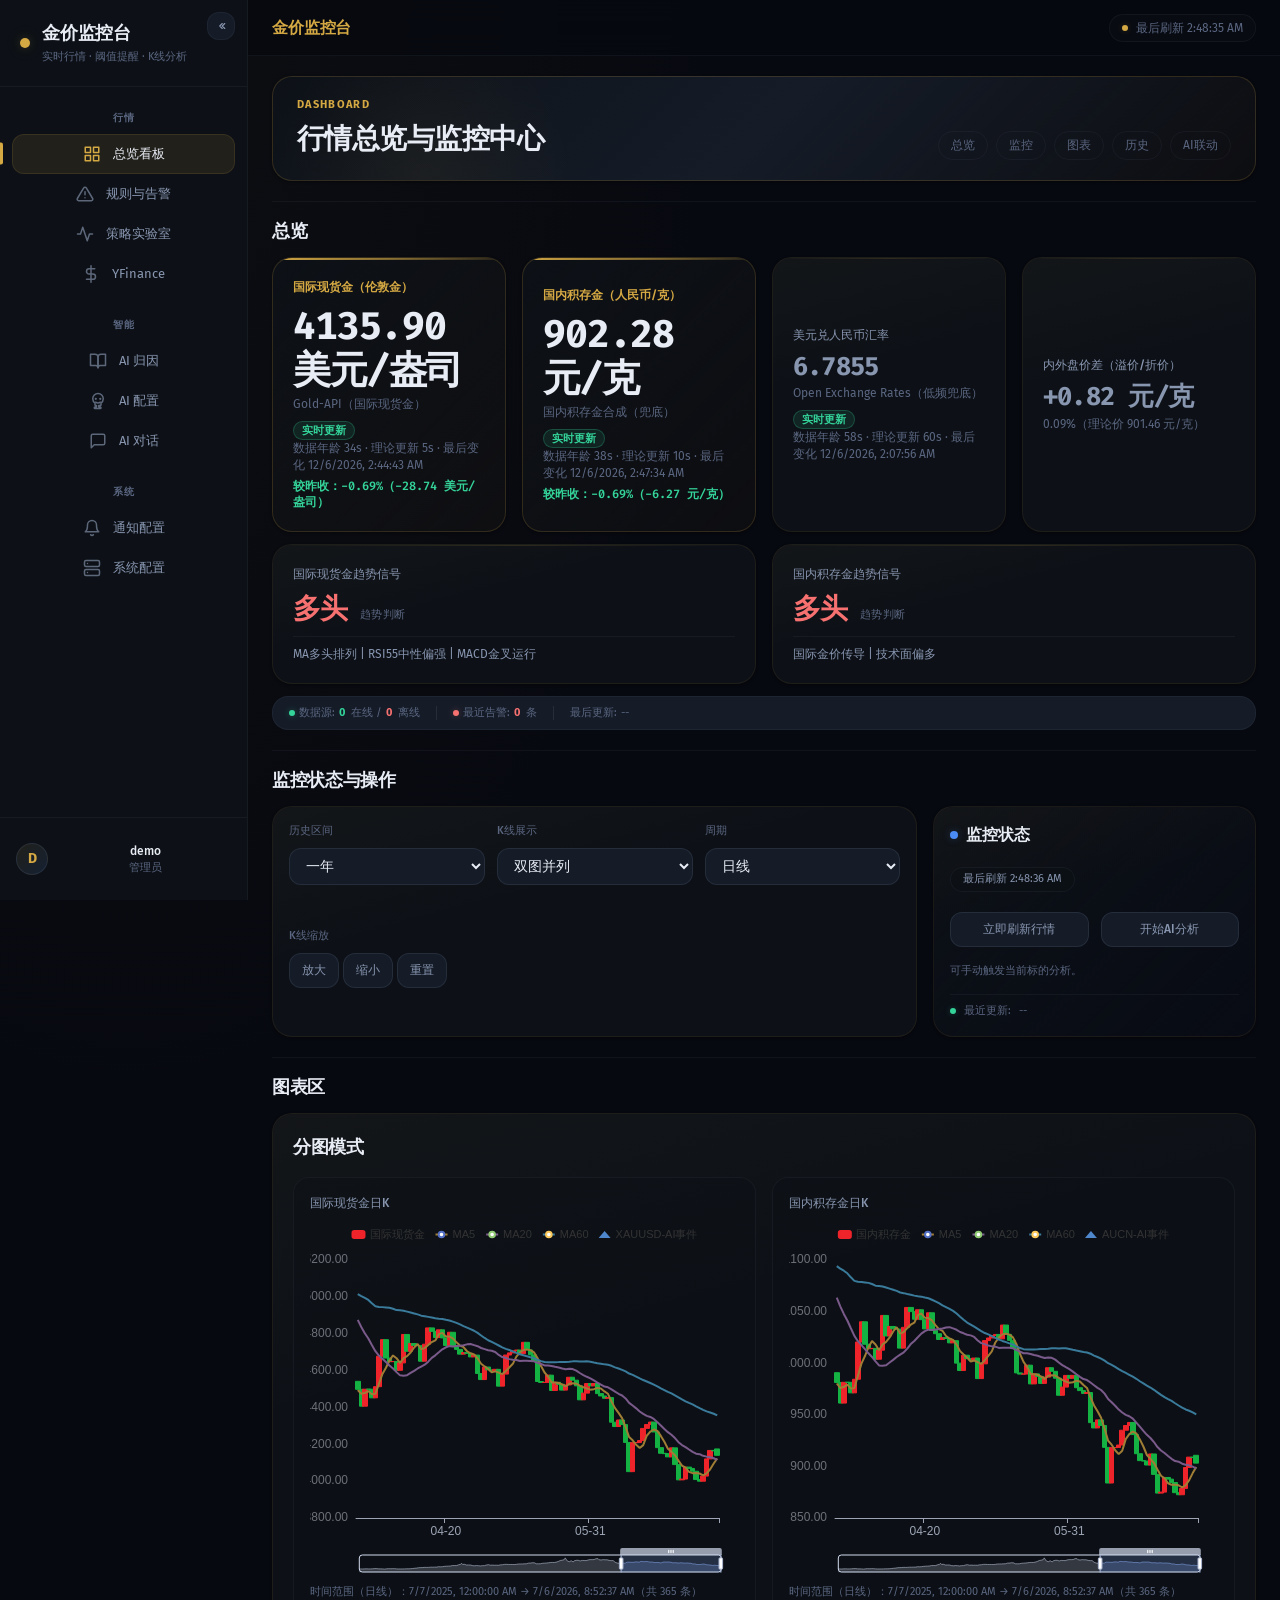
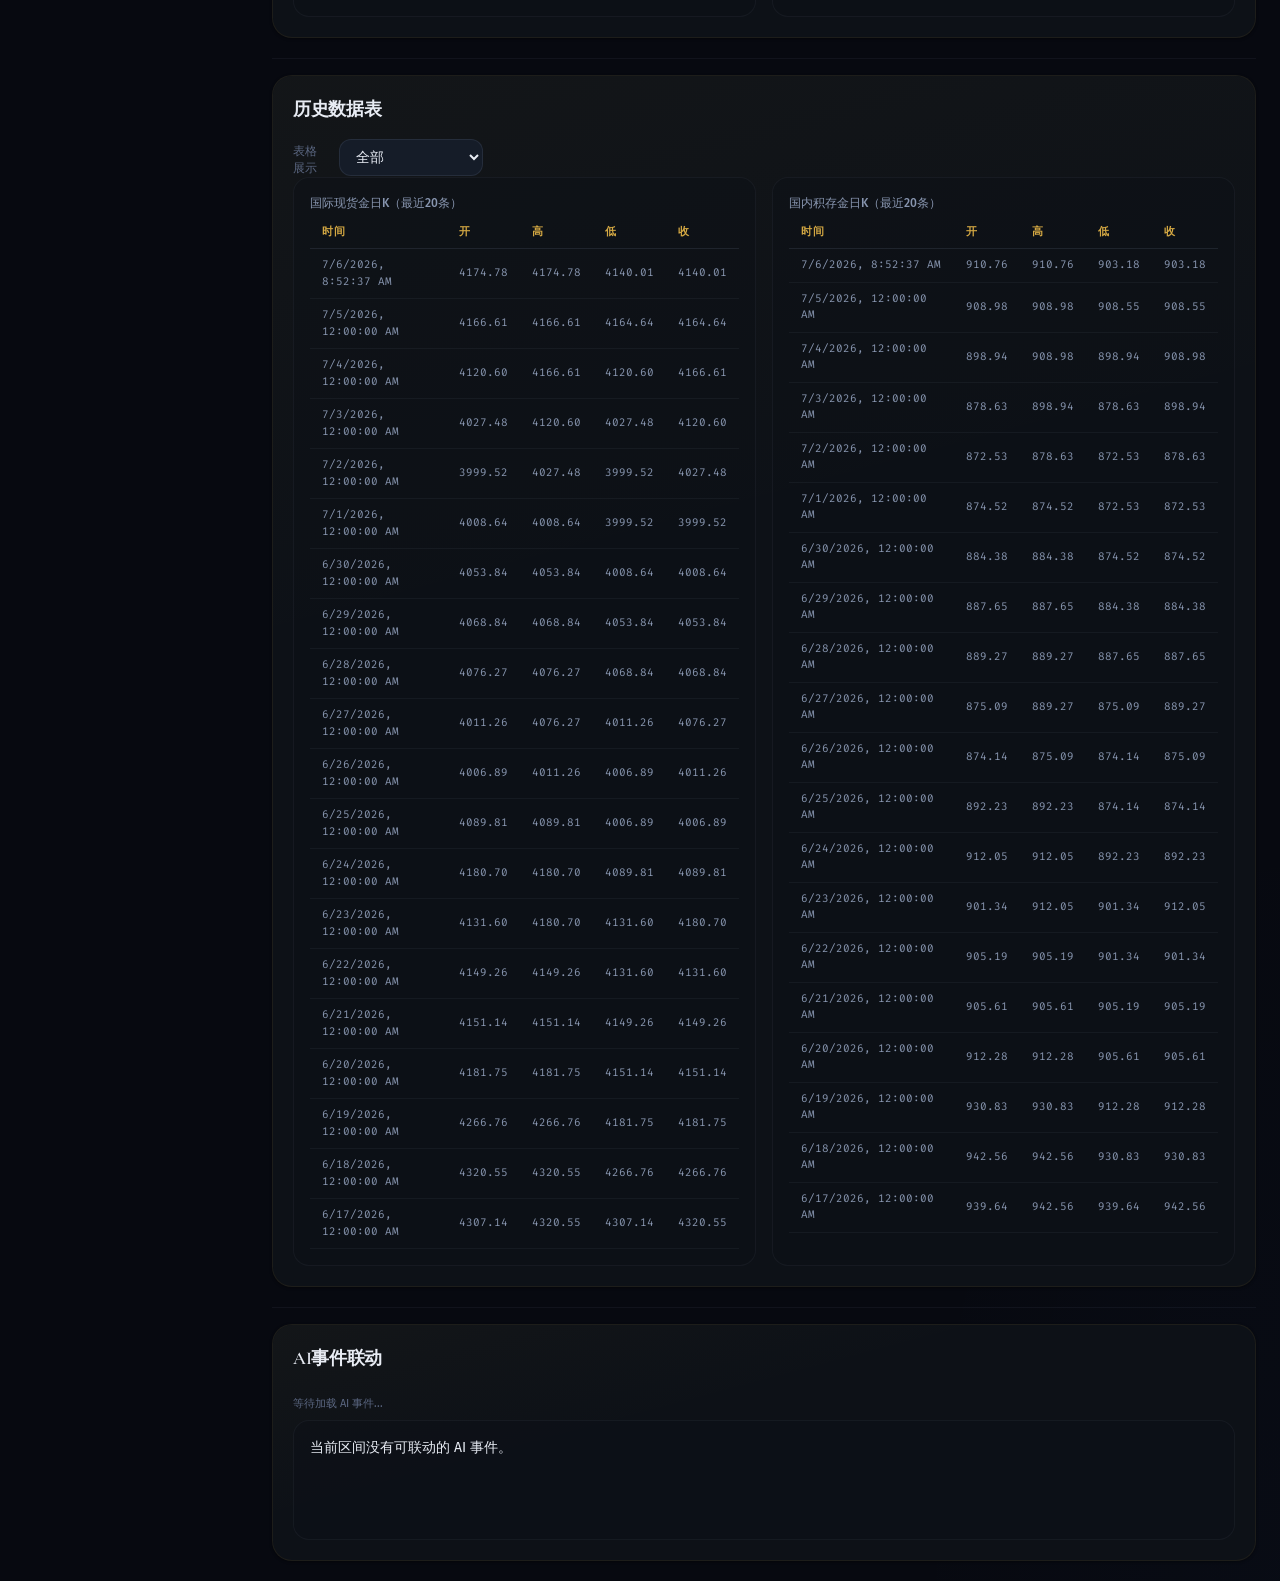
==== index.html @ f85efdfa "feat(demo): complete static demo with real K-line data and all modules" ====
<!doctype html>
<html lang="zh-CN">
  <head>
    <meta charset="UTF-8" />
    <meta name="viewport" content="width=device-width, initial-scale=1.0" />
    <title>金价监控台</title>
    <link rel="stylesheet" href="./styles.css?v=1783752489" />
  </head>
  <body>
    <div class="app-layout">
      <aside class="sidebar" id="sidebar"></aside>


      <div class="main-content">
        <header class="topbar">
          <div class="topbar-left">
            <div class="topbar-title">金价监控台</div>
          </div>
          <div class="topbar-right">
            <div class="topbar-status">
              <span class="pulse"></span>
              <span id="last-updated">等待数据</span>
            </div>
          </div>
        </header>

        <main class="container">
      <section class="tab-panel" data-tab-panel="dashboard">
        <section class="dashboard-hero glass">
          <div class="dashboard-hero-copy">
            <p class="dashboard-kicker">Dashboard</p>
            <h2>行情总览与监控中心</h2>
            
          </div>
          <nav class="dashboard-jump-nav" aria-label="看板分区导航">
            <button type="button" class="dashboard-jump-link" data-dashboard-jump="dashboard-overview">总览</button>
            <button type="button" class="dashboard-jump-link" data-dashboard-jump="dashboard-monitor">监控</button>
            <button type="button" class="dashboard-jump-link" data-dashboard-jump="dashboard-charts">图表</button>
            <button type="button" class="dashboard-jump-link" data-dashboard-jump="dashboard-history">历史</button>
            <button type="button" class="dashboard-jump-link" data-dashboard-jump="dashboard-ai-linkage">AI联动</button>
          </nav>
        </section>

        <section class="dashboard-section" id="dashboard-overview">
          <div class="dashboard-section-head">
            <h2>总览</h2>
            
          </div>
          <section class="cards-grid">
            <article class="card glass" id="card-intl" data-tier="primary">
              <h3>国际现货金（伦敦金）</h3>
              <p class="price" id="price-intl">--</p>
              <p class="meta" id="meta-intl">--</p>
              <p class="meta" id="change-intl">较昨收 --</p>
            </article>
            <article class="card glass" id="card-domestic" data-tier="primary">
              <h3>国内积存金（人民币/克）</h3>
              <p class="price" id="price-domestic">--</p>
              <p class="meta" id="meta-domestic">--</p>
              <p class="meta" id="change-domestic">较昨收 --</p>
            </article>
            <article class="card glass" id="card-fx" data-tier="secondary">
              <h3>美元兑人民币汇率</h3>
              <p class="price" id="price-fx">--</p>
              <p class="meta" id="meta-fx">--</p>
            </article>
            <article class="card glass" id="card-spread" data-tier="secondary">
              <h3>内外盘价差（溢价/折价）</h3>
              <p class="price" id="price-spread">--</p>
              <p class="meta" id="meta-spread">--</p>
            </article>
          </section>
          <section class="signals-grid">
            <article class="signal-card glass">
              <h3>国际现货金趋势信号</h3>
              <div class="signal-body">
              <p id="signal-intl-bias" class="signal-bias">--</p>
              <span class="signal-label">趋势判断</span>
            </div>
              <p id="signal-intl-reason" class="signal-reason">--</p>
            </article>
            <article class="signal-card glass">
              <h3>国内积存金趋势信号</h3>
              <div class="signal-body">
              <p id="signal-dom-bias" class="signal-bias">--</p>
              <span class="signal-label">趋势判断</span>
            </div>
              <p id="signal-dom-reason" class="signal-reason">--</p>
            </article>
          </section>
          
          <div id="dashboard-summary-bar" class="dashboard-summary-bar">
            <span class="dashboard-summary-item">
              <span class="summary-dot ok"></span>
              数据源: <span id="summary-source-ok" class="dashboard-summary-count ok-count">0</span>在线 / <span id="summary-source-err" class="dashboard-summary-count err-count">0</span>离线
            </span>
            <span class="dashboard-summary-sep"></span>
            <span class="dashboard-summary-item">
              <span class="summary-dot err"></span>
              最近告警: <span id="summary-alert-count" class="dashboard-summary-count alert-count">0</span>条
            </span>
            <span class="dashboard-summary-sep"></span>
            <span class="dashboard-summary-item" id="summary-last-update-item">
              最后更新: <span id="summary-last-update">--</span>
            </span>
          </div>
        </section>

        <section class="dashboard-section" id="dashboard-monitor">
          <div class="dashboard-section-head">
            <h2>监控状态与操作</h2>
            
          </div>
          <div class="dashboard-monitor-grid">
            <section class="controls glass">
              <div class="control-item">
                <label for="range-select">历史区间</label>
                <select id="range-select">
                  <option value="1m">一个月</option>
                  <option value="3m">三个月</option>
                  <option value="6m">六个月</option>
                  <option value="12m" selected>一年</option>
                </select>
              </div>
              <div class="control-item">
                <label for="layout-select">K线展示</label>
                <select id="layout-select">
                  <option value="split" selected>双图并列</option>
                  <option value="all">全部图表</option>
                  <option value="intl">仅国际现货金</option>
                  <option value="domestic">仅国内积存金</option>
                  <option value="dual-axis">同图双轴对比</option>
                </select>
              </div>
              <div class="control-item">
                <label>周期</label>
                <select id="timeframe-select">
                  <option value="1d" selected>日线</option>
                  <option value="1h">小时线</option>
                </select>
              </div>
              <div class="control-item control-zoom">
                <label>K线缩放</label>
                <div class="zoom-actions">
                  <button id="btn-zoom-in" class="secondary-btn" type="button">放大</button>
                  <button id="btn-zoom-out" class="secondary-btn" type="button">缩小</button>
                  <button id="btn-zoom-reset" class="secondary-btn" type="button">重置</button>
                </div>
              </div>
            </section>
            <article class="monitor-status-card glass">
              <h3>监控状态</h3>
              
              <div class="monitor-status-chip-row">
                <span id="refresh-status" class="chip">自动刷新待启动</span>
              </div>
              <div class="monitor-status-actions">
                <button id="btn-refresh-now" class="secondary-btn" type="button">立即刷新行情</button>
                <button id="btn-insight-trigger" class="secondary-btn" type="button">开始AI分析</button>
              </div>
              
              <div class="meta refresh-hint">可手动触发当前标的分析。</div>
              <div class="monitor-status-time">
                <span class="time-dot"></span>
                最近更新: <span id="monitor-last-time">--</span>
              </div>
            </article>
          </div>
        </section>

        <section class="dashboard-section" id="dashboard-charts">
          <div class="dashboard-section-head">
            <h2>图表区</h2>
            
          </div>
          <section class="chart-panel glass" id="split-wrapper">
            <div class="chart-head">
              <h2>分图模式</h2>
              
            </div>
            <div class="chart-grid">
              <div id="split-box-intl" class="chart-box">
                <h4>国际现货金日K</h4>
                <div id="chart-intl" class="chart"></div>
                <p id="chart-intl-time-range" class="chart-time-range">时间范围：--</p>
              </div>
              <div id="split-box-domestic" class="chart-box">
                <h4>国内积存金日K</h4>
                <div id="chart-domestic" class="chart"></div>
                <p id="chart-dom-time-range" class="chart-time-range">时间范围：--</p>
              </div>
            </div>
          </section>

          <section class="chart-panel glass hidden" id="dual-wrapper">
            <div class="chart-head">
              <h2>同图双轴模式</h2>
              
            </div>
            <div id="chart-dual" class="chart"></div>
            <p id="chart-dual-time-range" class="chart-time-range">时间范围：--</p>
          </section>
        </section>

        <section class="dashboard-section" id="dashboard-history">
          <section class="rules-panel glass">
            <div class="chart-head">
              <h2>历史数据表</h2>
              
            </div>
            <div class="rule-item-actions kline-table-switch">
              <label for="kline-table-view" class="meta">表格展示</label>
              <select id="kline-table-view" aria-label="K线表格展示模式">
                <option value="all" selected>全部</option>
                <option value="intl">仅国际现货金</option>
                <option value="domestic">仅国内积存金</option>
              </select>
            </div>
            <div class="chart-grid kline-table-grid">
              <div id="kline-table-intl-wrap" class="chart-box">
                <h4>国际现货金日K（最近20条）</h4>
                <div class="table-scroll">
                  <table class="data-table">
                    <thead>
                      <tr>
                        <th>时间</th>
                        <th>开</th>
                        <th>高</th>
                        <th>低</th>
                        <th>收</th>
                      </tr>
                    </thead>
                    <tbody id="kline-table-intl-body">
                      <tr>
                        <td colspan="5" class="meta">等待加载K线数据...</td>
                      </tr>
                    </tbody>
                  </table>
                </div>
              </div>
              <div id="kline-table-dom-wrap" class="chart-box">
                <h4>国内积存金日K（最近20条）</h4>
                <div class="table-scroll">
                  <table class="data-table">
                    <thead>
                      <tr>
                        <th>时间</th>
                        <th>开</th>
                        <th>高</th>
                        <th>低</th>
                        <th>收</th>
                      </tr>
                    </thead>
                    <tbody id="kline-table-dom-body">
                      <tr>
                        <td colspan="5" class="meta">等待加载K线数据...</td>
                      </tr>
                    </tbody>
                  </table>
                </div>
              </div>
            </div>
          </section>
        </section>

        <section class="dashboard-section" id="dashboard-ai-linkage">
          <section class="rules-panel glass">
            <div class="chart-head">
              <h2>AI事件联动</h2>
              
            </div>
            <div id="dashboard-insight-tip" class="meta form-tip">等待加载 AI 事件...</div>
            <div id="dashboard-insight-detail" class="insight-detail-card">
              <div class="insight-detail-empty">选择图表事件后查看详情。</div>
            </div>
          </section>
        </section>
      </section>

      <section class="tab-panel hidden" data-tab-panel="rules">
        <section class="rules-panel glass">
          <div class="chart-head">
            <h2>阈值规则</h2>
            
          </div>

          <form
            id="rule-form"
            class="rule-form modal-form"
            data-ui-modal="true"
            data-modal-title="新建阈值规则"
            data-modal-desc="设置触发条件。"
            data-modal-trigger-label="新建规则"
            data-modal-tip-id="rule-form-tip"
          >
            <section class="modal-section">
              <header class="modal-section-head">
                <h4>触发条件</h4>
              </header>
              <div class="modal-grid cols-2">
                <label class="field-box">
                  <span>监控标的</span>
                  <select id="rule-symbol" aria-label="监控标的">
                    <option value="XAUUSD">国际现货金（XAUUSD）</option>
                    <option value="AUCN">国内积存金（AUCN，自动优先浙商→民生）</option>
                  </select>
                </label>
                <label class="field-box">
                  <span>阈值方向</span>
                  <select id="rule-condition" aria-label="阈值条件">
                    <option value="gte">>=（突破）</option>
                    <option value="lte"><=（跌破）</option>
                  </select>
                </label>
                <label class="field-box">
                  <span>触发阈值</span>
                  <input id="rule-threshold" type="number" step="0.01" placeholder="阈值（两位小数）" aria-label="阈值价格" required />
                </label>
                <div class="field-box">
                  <span>快捷填值</span>
                  <div class="field-inline-actions">
                    <button type="button" id="rule-fill-above" class="secondary-btn">按现价+1%</button>
                    <button type="button" id="rule-fill-below" class="secondary-btn">按现价-1%</button>
                  </div>
                </div>
                <label class="field-box full">
                  <span>组合逻辑</span>
                  <select id="rule-logic" aria-label="组合逻辑">
                    <option value="and">AND：全部条件满足才触发</option>
                    <option value="or">OR：任一条件满足即触发</option>
                  </select>
                </label>
              </div>
            </section>

            <details class="modal-accordion">
              <summary>
                <span>高级过滤（可选）</span>
              </summary>
              <div class="modal-grid cols-2">
                <label class="field-box">
                  <span>冷却秒数</span>
                  <input id="rule-cooldown" type="number" min="1" value="900" placeholder="冷却秒" aria-label="冷却秒数" />
                </label>
                <label class="field-box">
                  <span>防抖次数</span>
                  <input id="rule-debounce" type="number" min="1" value="2" placeholder="防抖次数" aria-label="防抖次数" />
                </label>
                <label class="field-box">
                  <span>指标偏向</span>
                  <select id="rule-indicator-filter" aria-label="指标过滤">
                    <option value="any">不过滤</option>
                    <option value="bullish_only">仅多头</option>
                    <option value="bearish_only">仅空头</option>
                    <option value="neutral_only">仅震荡</option>
                  </select>
                </label>
                <label class="field-box">
                  <span>数据新鲜度</span>
                  <select id="rule-freshness-status" aria-label="数据新鲜度过滤">
                    <option value="any">不过滤</option>
                    <option value="live">仅实时更新</option>
                    <option value="delayed">仅非实时更新</option>
                    <option value="cached">仅缓存兜底</option>
                  </select>
                </label>
                <label class="field-box full">
                  <span>最大数据年龄（秒）</span>
                  <input id="rule-max-age" type="number" min="0" step="1" placeholder="最大数据年龄秒（可选）" aria-label="最大数据年龄秒" />
                </label>
              </div>
            </details>

            <div class="modal-footer">
              <button type="submit">新增规则</button>
            </div>
          </form>
          <div id="rule-form-tip" class="meta form-tip">可用现价 ±1% 快速填值。</div>

          <div id="rule-list" class="rule-list"></div>
        </section>

        <section class="rules-panel glass">
          <div class="chart-head">
            <h2>最近告警事件</h2>
            <p>阈值规则触发的告警记录，按时间倒序排列</p>
          </div>
          <div id="alert-list" class="rule-list"></div>
        </section>
      </section>

      <section class="tab-panel hidden" data-tab-panel="lab">
        <section class="rules-panel glass">
          <div class="chart-head">
            <h2>策略实验室（历史回测）</h2>
            
          </div>
          <form
            id="backtest-form"
            class="rule-form settings-form modal-form"
            data-ui-modal="true"
            data-modal-title="运行单规则回测"
            data-modal-desc="选择规则与区间。"
            data-modal-trigger-label="运行单规则回测"
            data-modal-tip-id="backtest-tip"
            data-modal-size="wide"
          >
            <section class="modal-section">
              <header class="modal-section-head">
                <h4>回测参数</h4>
              </header>
              <div class="modal-grid cols-2">
                <label class="field-box">
                  <span>规则</span>
                  <select id="backtest-rule-id" aria-label="选择要回测的规则">
                    <option value="">请选择要回测的规则</option>
                  </select>
                </label>
                <label class="field-box">
                  <span>回测区间</span>
                  <select id="backtest-range" aria-label="回测区间">
                    <option value="1m">一个月</option>
                    <option value="3m">三个月</option>
                    <option value="6m">六个月</option>
                    <option value="12m" selected>一年</option>
                  </select>
                </label>
              </div>
            </section>
            <div class="modal-footer">
              <button id="backtest-run" type="submit">运行回测</button>
            </div>
          </form>
          <div id="backtest-tip" class="meta form-tip">先选择规则。</div>

          <div class="insight-detail-grid" id="backtest-summary">
            <section class="insight-subcard">
              <h4>触发统计</h4>
              <p class="meta">等待回测结果...</p>
            </section>
          </div>

          <div class="chart-grid lab-chart-grid">
            <section class="chart-box">
              <h4>资金曲线（策略 vs 买入持有基准）</h4>
              <div id="backtest-equity-chart" class="chart chart-compact"></div>
            </section>
          </div>

          <form
            id="backtest-compare-form"
            class="rule-form settings-form backtest-compare-form modal-form"
            data-ui-modal="true"
            data-modal-title="按规则分组对比"
            data-modal-desc="对比多条规则。"
            data-modal-trigger-label="规则分组对比"
            data-modal-tip-id="backtest-compare-tip"
            data-modal-size="wide"
          >
            <section class="modal-section">
              <header class="modal-section-head">
                <h4>分组回放</h4>
              </header>
              <div class="modal-grid cols-2">
                <label class="field-box">
                  <span>对比区间</span>
                  <select id="backtest-compare-range" aria-label="规则对比区间">
                    <option value="1m">一个月</option>
                    <option value="3m">三个月</option>
                    <option value="6m">六个月</option>
                    <option value="12m" selected>一年</option>
                  </select>
                </label>
                <label class="field-box full">
                  <span>规则列表（可多选）</span>
                  <select id="backtest-compare-rule-ids" multiple size="6" aria-label="选择对比规则（可多选）"></select>
                </label>
              </div>
            </section>
            <div class="modal-footer">
              <button id="backtest-compare-run" type="submit">开始分组对比</button>
            </div>
          </form>
          <div id="backtest-compare-tip" class="meta form-tip">可多选，留空则全部。</div>
          <div class="backtest-sort-actions">
            <button type="button" class="secondary-btn mini-btn" data-backtest-sort-key="net_return_pct" data-backtest-sort-order="desc">净收益优先</button>
            <button type="button" class="secondary-btn mini-btn" data-backtest-sort-key="alpha_return_pct" data-backtest-sort-order="desc">超额收益优先</button>
            <button type="button" class="secondary-btn mini-btn" data-backtest-sort-key="max_drawdown_pct" data-backtest-sort-order="asc">稳健优先</button>
            <button type="button" class="secondary-btn mini-btn" data-backtest-sort-key="triggered_count" data-backtest-sort-order="desc">触发次数优先</button>
            <span id="backtest-compare-sort-status" class="meta">当前排序：净收益优先</span>
          </div>

          <div class="notify-preview">
            <div class="meta">规则分组对比</div>
            <div class="table-scroll">
              <table class="data-table" id="backtest-compare-table">
                <thead>
                  <tr>
                    <th>规则</th>
                    <th>条件组合</th>
                    <th>触发/恢复</th>
                    <th>1D均值%</th>
                    <th>5D均值%</th>
                    <th>策略净收益%</th>
                    <th>基准收益%</th>
                    <th>超额收益%</th>
                    <th>最大回撤%</th>
                    <th>最大不利%</th>
                  </tr>
                </thead>
                <tbody id="backtest-compare-body">
                  <tr>
                    <td colspan="10" class="meta">暂无对比结果</td>
                  </tr>
                </tbody>
              </table>
            </div>
          </div>

          <div class="notify-preview">
            <div class="meta">逐笔明细</div>
            <div class="table-scroll">
              <table class="data-table" id="backtest-trades-table">
                <thead>
                  <tr>
                    <th>触发时间</th>
                    <th>方向</th>
                    <th>触发价</th>
                    <th>恢复时间</th>
                    <th>1D收益%</th>
                    <th>5D收益%</th>
                    <th>最大不利%</th>
                  </tr>
                </thead>
                <tbody id="backtest-trades-body">
                  <tr>
                    <td colspan="7" class="meta">暂无回测数据</td>
                  </tr>
                </tbody>
              </table>
            </div>
          </div>
        </section>
      </section>

      <section class="tab-panel hidden" data-tab-panel="yfinance">
        <section class="rules-panel glass">
          <div class="chart-head">
            <h2>YFinance 行情看板</h2>
            
          </div>

          <form id="yfinance-form" class="rule-form settings-form">
            <label>
              Ticker
              <input id="yfinance-ticker" type="text" value="" placeholder="输入美股代码，如 AAPL（苹果）、TSLA（特斯拉）、GC=F（黄金期货）" />
            </label>
            <label>
              周期
              <select id="yfinance-period">
                <option value="1mo">一个月</option>
                <option value="3mo">三个月</option>
                <option value="6mo" selected>六个月</option>
                <option value="1y">一年</option>
                <option value="max">全部</option>
              </select>
            </label>
            <label>
              粒度
              <select id="yfinance-interval">
                <option value="1d" selected>日线</option>
                <option value="1h">小时线</option>
                <option value="30m">30分钟</option>
                <option value="15m">15分钟</option>
              </select>
            </label>
            <label>
              盘前盘后
              <select id="yfinance-prepost">
                <option value="false" selected>关闭</option>
                <option value="true">开启</option>
              </select>
            </label>
            <button id="yfinance-load" type="submit">加载行情</button>
          </form>
          <div id="yfinance-tip" class="meta form-tip">输入 Yahoo Finance 美股代码后加载。不支持中文搜索，需输入代码（如 AAPL / TSLA / AMZN）。</div>

          <section class="cards-grid yfinance-summary-grid">
            <article class="card glass">
              <h3>最新价</h3>
              <p class="price" id="yfinance-price">--</p>
              <p class="meta" id="yfinance-asof">--</p>
            </article>
            <article class="card glass">
              <h3>涨跌幅</h3>
              <p class="price" id="yfinance-change-pct">--</p>
              <p class="meta" id="yfinance-change-abs">--</p>
            </article>
            <article class="card glass">
              <h3>日内区间</h3>
              <p class="price" id="yfinance-day-range">--</p>
              <p class="meta" id="yfinance-currency">--</p>
            </article>
            <article class="card glass">
              <h3>成交量</h3>
              <p class="price" id="yfinance-volume">--</p>
              <p class="meta" id="yfinance-exchange">--</p>
            </article>
          </section>

          <section class="chart-panel">
            <div class="chart-head">
              <h2 id="yfinance-chart-title">价格走势</h2>
              <p id="yfinance-chart-meta">等待加载行情...</p>
            </div>
            <div id="chart-yfinance" class="chart"></div>
          </section>

          <div class="notify-preview">
            <div class="meta">最近 K 线（最多 30 条）</div>
            <div class="table-scroll">
              <table class="data-table">
                <thead>
                  <tr>
                    <th>时间</th>
                    <th>开</th>
                    <th>高</th>
                    <th>低</th>
                    <th>收</th>
                    <th>量</th>
                  </tr>
                </thead>
                <tbody id="yfinance-bars-body">
                  <tr>
                    <td colspan="6" class="meta">等待加载行情...</td>
                  </tr>
                </tbody>
              </table>
            </div>
          </div>

          <div class="notify-preview">
            <div class="meta">相关新闻（Yahoo Finance）</div>
            <ul id="yfinance-news-list" class="yfinance-news-list">
              <li class="meta">等待加载新闻...</li>
            </ul>
          </div>
        </section>
      </section>

      <section class="tab-panel hidden" data-tab-panel="wecom">
        <section class="rules-panel glass">
          <div class="chart-head">
            <h2>微信推送配置</h2>
          </div>
          <form
            id="wecom-settings-form"
            class="rule-form settings-form wecom-form modal-form"
            data-ui-modal="true"
            data-modal-title="编辑微信推送配置"
            data-modal-desc="编辑 Webhook 与事件。"
            data-modal-trigger-label="编辑微信配置"
            data-modal-tip-id="wecom-settings-tip"
            data-modal-size="wide"
          >
            <section class="modal-section">
              <header class="modal-section-head">
                <h4>通道与样式</h4>
              </header>
              <div class="modal-grid cols-2">
                <label class="field-box full">
                  <span>企业微信 Webhook</span>
                  <input id="cfg-webhook" type="text" placeholder="企业微信机器人 Webhook URL（留空不修改）" aria-label="企业微信 Webhook 地址" />
                </label>
                <label class="field-box">
                  <span>标题前缀</span>
                  <input id="cfg-title-prefix" type="text" maxlength="24" placeholder="消息标题前缀（可选）" aria-label="消息标题前缀" />
                </label>
                <label class="field-box">
                  <span>消息样式</span>
                  <select id="cfg-notify-style" aria-label="通知样式">
                    <option value="detailed">详细</option>
                    <option value="compact">简洁</option>
                  </select>
                </label>
              </div>
            </section>

            <section class="modal-section">
              <header class="modal-section-head">
                <h4>通知事件</h4>
              </header>
              <div class="modal-grid cols-2">
                <label class="field-box">
                  <span>阈值触发通知</span>
                  <select id="cfg-notify-trigger" aria-label="阈值触发通知开关">
                    <option value="true">开启</option>
                    <option value="false">关闭</option>
                  </select>
                </label>
                <label class="field-box">
                  <span>恢复通知</span>
                  <select id="cfg-notify-recover" aria-label="恢复通知开关">
                    <option value="true">开启</option>
                    <option value="false">关闭</option>
                  </select>
                </label>
                <label class="field-box">
                  <span>数据源通知</span>
                  <select id="cfg-notify-source" aria-label="数据源通知开关">
                    <option value="true">开启</option>
                    <option value="false">关闭</option>
                  </select>
                </label>
                <label class="field-box">
                  <span>心跳通知</span>
                  <select id="cfg-notify-heartbeat" aria-label="心跳通知开关">
                    <option value="false">关闭</option>
                    <option value="true">开启</option>
                  </select>
                </label>
              </div>
            </section>

            <div class="modal-footer split">
              <button type="button" id="btn-test-notify" class="secondary-btn">测试微信推送</button>
              <button type="submit">保存微信配置</button>
            </div>
          </form>
          <div id="wecom-settings-tip" class="meta form-tip">微信配置未加载</div>
          <section class="notify-preview wecom-guide-panel">
            <div class="meta">检查</div>
            <ul id="wecom-guide-steps" class="wecom-guide-steps">
              <li class="wecom-guide-item">
                <div>
                  <strong>1. 配置 Webhook</strong>
                </div>
                <span class="tag">待完成</span>
              </li>
              <li class="wecom-guide-item">
                <div>
                  <strong>2. 选择事件</strong>
                </div>
                <span class="tag">待完成</span>
              </li>
              <li class="wecom-guide-item">
                <div>
                  <strong>3. 测试推送</strong>
                </div>
                <span class="tag">待完成</span>
              </li>
            </ul>
            <p id="wecom-guide-status" class="meta">Webhook 未检查；测试未执行</p>
          </section>

          <div class="notify-preview">
            <div class="meta">消息预览</div>
            <pre id="notify-preview" class="preview-box">等待配置加载...</pre>
          </div>
        </section>
      </section>

      <section class="tab-panel hidden" data-tab-panel="insight-policy">
        <section class="rules-panel glass">
          <div class="chart-head">
            <h2>AI异动归因策略</h2>
          </div>

          <form
            id="insight-policy-form"
            class="rule-form settings-form modal-form"
            data-ui-modal="true"
            data-ui-modal-mode="page"
            data-modal-title="编辑 AI 异动策略"
            data-modal-desc="调整 AI 异动策略。"
            data-modal-trigger-label="编辑 AI 策略"
            data-modal-tip-id="insight-policy-tip"
            data-modal-size="xl"
          >
            <section
              class="modal-section"
              data-ui-submodal="true"
              data-submodal-title="AI策略：总开关与信源模式"
              data-submodal-desc="编辑开关与白名单。"
              data-submodal-trigger-label="进入编辑"
              data-submodal-content=".modal-grid"
            >
              <header class="modal-section-head">
                <h4>总开关与信源模式</h4>
              </header>
              <div class="modal-grid cols-3">
                <label class="field-box">
                  <span>AI归因</span>
                  <select id="insight-enabled" aria-label="AI归因功能开关">
                    <option value="true">开启</option>
                    <option value="false">关闭</option>
                  </select>
                </label>
                <label class="field-box">
                  <span>信源策略</span>
                  <select id="insight-policy-mode" aria-label="信源策略模式">
                    <option value="whitelist_preferred">白名单优先 + 不足补充</option>
                    <option value="whitelist_only">仅白名单（不足则证据不足）</option>
                  </select>
                </label>
                <label class="field-box">
                  <span>最小权威条数</span>
                  <input id="insight-min-authoritative" type="number" min="1" step="1" placeholder="默认 5" />
                </label>
                <label class="field-box full">
                  <span>权威域名白名单</span>
                  <textarea id="insight-whitelist" rows="4" placeholder="每行一个域名，例如 news.cctv.com"></textarea>
                </label>
              </div>
            </section>

            <section
              class="modal-section"
              data-ui-submodal="true"
              data-submodal-title="AI策略：触发参数"
              data-submodal-desc="编辑阈值与冷却。"
              data-submodal-trigger-label="进入编辑"
              data-submodal-content=".modal-grid"
            >
              <header class="modal-section-head">
                <h4>触发参数</h4>
              </header>
              <div class="modal-grid cols-3">
                <label class="field-box">
                  <span>触发档位</span>
                  <select id="insight-trigger-profile" aria-label="触发档位">
                    <option value="balanced">balanced（平衡）</option>
                    <option value="conservative">conservative（保守）</option>
                    <option value="sensitive">sensitive（敏感）</option>
                  </select>
                </label>
                <label class="field-box">
                  <span>基础上涨阈值（%）</span>
                  <input id="insight-up-pct" type="number" min="0.1" step="0.1" placeholder="默认 2.0" />
                </label>
                <label class="field-box">
                  <span>基础下跌阈值（%）</span>
                  <input id="insight-down-pct" type="number" min="0.1" step="0.1" placeholder="默认 2.0" />
                </label>
                <label class="field-box">
                  <span>急速窗口（分钟）</span>
                  <input id="insight-fast-window-minutes" type="number" min="5" step="1" placeholder="默认 30" />
                </label>
                <label class="field-box">
                  <span>急速阈值（%）</span>
                  <input id="insight-fast-threshold-pct" type="number" min="0.1" step="0.1" placeholder="默认 0.6" />
                </label>
                <label class="field-box">
                  <span>短时窗口（分钟）</span>
                  <input id="insight-short-window-minutes" type="number" min="5" step="1" placeholder="默认 120" />
                </label>
                <label class="field-box">
                  <span>短时阈值（%）</span>
                  <input id="insight-short-threshold-pct" type="number" min="0.1" step="0.1" placeholder="默认 1.0" />
                </label>
                <label class="field-box">
                  <span>周期触发秒数</span>
                  <input id="insight-periodic-summary-sec" type="number" min="300" step="60" placeholder="默认 7200" />
                </label>
                <label class="field-box">
                  <span>急速冷却（秒）</span>
                  <input id="insight-cooldown-fast-sec" type="number" min="30" step="30" placeholder="默认 1800" />
                </label>
                <label class="field-box">
                  <span>短时冷却（秒）</span>
                  <input id="insight-cooldown-short-sec" type="number" min="30" step="30" placeholder="默认 3600" />
                </label>
                <label class="field-box">
                  <span>周期冷却（秒）</span>
                  <input id="insight-cooldown-periodic-sec" type="number" min="30" step="30" placeholder="默认 7200" />
                </label>
                <label class="field-box">
                  <span>兼容窗口（分钟）</span>
                  <input id="insight-window-minutes" type="number" min="5" step="1" placeholder="默认 1440" />
                </label>
                <label class="field-box">
                  <span>兼容冷却（秒）</span>
                  <input id="insight-cooldown-sec" type="number" min="60" step="1" placeholder="默认 3600" />
                </label>
                <label class="field-box full">
                  <span>监控标的</span>
                  <input id="insight-symbols" type="text" placeholder="逗号分隔，如 XAUUSD,AUCN" />
                </label>
              </div>
            </section>

            <section class="modal-section">
              <header class="modal-section-head">
                <h4>采集与推送</h4>
              </header>
              <div class="modal-grid cols-2">
                <label class="field-box">
                  <span>RSS抓取</span>
                  <select id="insight-rss-enabled" aria-label="RSS新闻抓取开关">
                    <option value="true">开启</option>
                    <option value="false">关闭</option>
                  </select>
                </label>
                <label class="field-box">
                  <span>企业微信自动推送</span>
                  <select id="insight-notify-enabled" aria-label="AI归因推送开关">
                    <option value="true">开启</option>
                    <option value="false">关闭</option>
                  </select>
                </label>
              </div>
            </section>

            <section
              class="modal-section"
              data-ui-submodal="true"
              data-submodal-title="AI策略：模板与自定义规则"
              data-submodal-desc="编辑模板与规则。"
              data-submodal-trigger-label="进入编辑"
              data-submodal-content=".insight-strategy-panel"
            >
              <header class="modal-section-head">
                <h4>策略模板与自定义规则</h4>
              </header>
              <div class="insight-strategy-panel">
            <div class="meta">策略模板</div>
                <div id="insight-strategy-list" class="insight-strategy-grid">
                  <div class="insight-strategy-empty">等待策略配置加载...</div>
                </div>
                <textarea id="insight-custom-strategies" rows="4" placeholder="每行一条自定义策略"></textarea>
              </div>
            </section>

            <div class="modal-footer">
              <button type="submit" class="insight-save-btn">保存 AI 策略配置</button>
            </div>
          </form>
          <div id="insight-policy-tip" class="meta form-tip">AI策略未加载</div>
          <div class="notify-preview">
            <div class="meta">策略预览</div>
            <pre id="insight-policy-preview" class="preview-box">等待配置加载...</pre>
          </div>
        </section>

        <section class="rules-panel glass">
          <div class="chart-head">
            <h2>AI归因事件记录</h2>
            <p>查看事件、结论和证据</p>
          </div>
          <div class="rule-item-actions">
            <button id="insight-manual-trigger-btn" type="button" class="secondary-btn">开始AI分析</button>
            <button id="insight-refresh-btn" type="button" class="secondary-btn">刷新事件</button>
            <button id="insight-simulate-btn" type="button" class="secondary-btn">模拟触发</button>
          </div>
          <div id="insight-event-list" class="rule-list"></div>
          <div class="notify-preview">
            <div class="meta">详情</div>
            <div id="insight-event-detail" class="insight-detail-card">
              <div class="insight-detail-empty">选择事件后查看详情。</div>
            </div>
          </div>
        </section>
      </section>

      <section class="tab-panel hidden" data-tab-panel="insight-ai">
        <section class="rules-panel glass">
          <div class="chart-head">
            <h2>AI调用配置</h2>
          </div>
          <form
            id="insight-provider-form"
            class="rule-form settings-form modal-form"
            data-ui-modal="true"
            data-ui-modal-mode="page"
            data-modal-title="编辑 AI 调用配置"
            data-modal-desc="调整 AI 调用配置。"
            data-modal-trigger-label="编辑 AI 调用"
            data-modal-tip-id="insight-provider-tip"
            data-modal-size="wide"
          >
            <section
              class="modal-section"
              data-ui-submodal="true"
              data-submodal-title="AI调用：新闻 API"
              data-submodal-desc="编辑新闻接口。"
              data-submodal-trigger-label="进入编辑"
              data-submodal-content=".modal-grid"
            >
              <header class="modal-section-head">
                <h4>新闻 API</h4>
              </header>
              <div class="modal-grid cols-2">
                <label class="field-box">
                  <span>新闻 API 开关</span>
                  <select id="insight-news-api-enabled" aria-label="新闻API开关">
                    <option value="false">关闭</option>
                    <option value="true">开启</option>
                  </select>
                </label>
                <label class="field-box">
                  <span>查询参数名</span>
                  <input id="insight-news-api-query-param" type="text" placeholder="默认 q" />
                </label>
                <label class="field-box full">
                  <span>新闻 API 地址</span>
                  <input id="insight-news-api-base-url" type="text" placeholder="新闻API地址（可选）" />
                </label>
                <label class="field-box full">
                  <span>新闻 API Key</span>
                  <input id="insight-news-api-key" type="password" placeholder="留空不修改" />
                </label>
              </div>
            </section>

            <section
              class="modal-section"
              data-ui-submodal="true"
              data-submodal-title="AI调用：网关与模型"
              data-submodal-desc="编辑模型连接。"
              data-submodal-trigger-label="进入编辑"
              data-submodal-content=".modal-grid"
            >
              <header class="modal-section-head">
                <h4>AI 网关与模型</h4>
              </header>
              <div class="modal-grid cols-2">
                <label class="field-box">
                  <span>AI 调用开关</span>
                  <select id="insight-ai-enabled" aria-label="AI调用开关">
                    <option value="false">关闭</option>
                    <option value="true">开启</option>
                  </select>
                </label>
                <label class="field-box">
                  <span>模型名</span>
                  <input id="insight-ai-model" type="text" placeholder="如 gpt-4o-mini" />
                </label>
                <label class="field-box full">
                  <span>AI Base URL</span>
                  <input id="insight-ai-base-url" type="text" placeholder="OpenAI兼容网关地址" />
                </label>
                <label class="field-box full">
                  <span>AI API Key</span>
                  <input id="insight-ai-api-key" type="password" placeholder="留空不修改" />
                </label>
                <div class="field-box full">
                  <span>模型探测</span>
                  <div class="insight-model-detect">
                    <select id="insight-ai-model-select" aria-label="检测到的模型列表">
                    <option value="">检测到的模型</option>
                    </select>
                    <button type="button" id="insight-detect-models" class="secondary-btn">检测模型</button>
                    <button type="button" id="insight-test-ai" class="secondary-btn">测试 AI Key</button>
                  </div>
                  <div id="insight-ai-action-status" class="insight-ai-action-status" role="status" aria-live="polite">
                    <div class="insight-ai-action-head">
                      <span class="insight-ai-action-badge">未测试</span>
                      <time class="insight-ai-action-time" datetime="">--:--:--</time>
                    </div>
                    <p class="insight-ai-action-message">测试结果会显示在这里。</p>
                  </div>
                </div>
              </div>
            </section>

            <div class="modal-footer">
              <button type="submit" class="insight-save-btn">保存 AI 调用配置</button>
            </div>
          </form>
          <div id="insight-provider-tip" class="meta form-tip">AI调用未加载</div>
        </section>
      </section>

      <section class="tab-panel hidden" data-tab-panel="insight-chat">
        <section class="rules-panel glass insight-assistant-panel">
          <div class="chart-head">
            <h2>AI 对话助手</h2>
          </div>
          <div class="insight-assistant-layout">
            <aside class="insight-assistant-side">
              <section class="insight-assistant-side-card">
                <div class="assistant-card-head">
                  <h3>上下文锚点</h3>
                  <span id="insight-assistant-context-badge" class="chip">默认</span>
                </div>
                <p id="insight-assistant-context-summary" class="meta">行情 / 事件 / 新闻</p>
                <div id="insight-assistant-context-tags" class="assistant-tag-list">
                  <span class="tag">XAUUSD</span>
                  <span class="tag">AUCN</span>
                  <span class="tag">USDCNY</span>
                </div>
                <div class="rule-item-actions assistant-context-actions">
                  <button id="insight-assistant-use-event" type="button" class="secondary-btn">引用事件</button>
                  <button id="insight-assistant-clear-context" type="button" class="secondary-btn">清除</button>
                </div>
              </section>

              <section class="insight-assistant-side-card">
                <div class="assistant-card-head">
                  <h3>会话导航</h3>
                  <span id="insight-assistant-turn-count" class="chip">0 轮</span>
                </div>
                <div id="insight-assistant-turns" class="insight-assistant-turns">
                  <p class="meta">发送后显示会话。</p>
                </div>
              </section>

              <section class="insight-assistant-side-card">
                <div class="assistant-card-head">
                  <h3>快捷追问</h3>
                </div>
                <div id="insight-assistant-followups" class="insight-assistant-followups"></div>
              </section>
            </aside>

            <section class="insight-assistant-main">
              <div id="insight-assistant-log" class="insight-assistant-log" aria-live="polite">
                <article class="insight-assistant-item assistant">
                  <div class="role">AI</div>
                  <div class="bubble">可以直接问行情、策略或风险。</div>
                </article>
              </div>
              <form id="insight-assistant-form" class="insight-assistant-form">
                <textarea
                  id="insight-assistant-input"
                  rows="3"
                  placeholder="输入问题。Enter 换行，⌘+Enter 发送"
                ></textarea>
                <div class="rule-item-actions">
                  <button id="insight-assistant-send" type="submit" class="secondary-btn">发送</button>
                  <button id="insight-assistant-clear" type="button" class="secondary-btn">新会话</button>
                </div>
              </form>
              <div id="insight-assistant-tip" class="meta form-tip">⌘+Enter 发送</div>
            </section>
          </div>
        </section>
      </section>

      <section class="tab-panel hidden" data-tab-panel="deploy">
        <section class="rules-panel glass deploy-overview">
          <div class="chart-head">
            <h2>部署控制台</h2>
          </div>
          <div id="deploy-view-switch" class="deploy-view-switch">
            <button type="button" class="secondary-btn active" data-deploy-view-link="settings">设置中心</button>
            <button type="button" class="secondary-btn" data-deploy-view-link="accounts">账号与权限</button>
            <button type="button" class="secondary-btn" data-deploy-view-link="observability">状态与审计</button>
          </div>
        </section>

        <section class="rules-panel glass" data-deploy-view-panel="settings">
          <div class="chart-head">
            <h2>设置中心</h2>
          </div>
          <form
            id="deploy-settings-form"
            class="rule-form settings-form modal-form"
            data-ui-modal="true"
            data-ui-modal-mode="page"
            data-modal-title="编辑部署与安全配置"
            data-modal-desc="编辑部署配置。"
            data-modal-trigger-label="编辑部署配置"
            data-modal-tip-id="deploy-settings-tip"
            data-modal-size="xl"
          >
            <section class="modal-section">
              <header class="modal-section-head">
                <h4>运行参数</h4>
              </header>
              <div class="modal-grid cols-3">
                <label class="field-box">
                  <span>轮询间隔（秒）</span>
                  <input id="cfg-interval" type="number" min="5" step="1" placeholder="例如 5" aria-label="轮询间隔秒数" />
                </label>
                <label class="field-box">
                  <span>国内附加溢价（CNY/g）</span>
                  <input id="cfg-premium" type="number" step="0.01" placeholder="例如 0.00" aria-label="国内附加溢价" />
                </label>
                <label class="field-box">
                  <span>控制台提示</span>
                  <select id="cfg-console" aria-label="控制台提示开关">
                    <option value="true">开启</option>
                    <option value="false">关闭</option>
                  </select>
                </label>
              </div>
            </section>

            <details
              class="modal-accordion"
              open
              data-ui-submodal="true"
              data-submodal-title="数据源新鲜度判定"
              data-submodal-desc="调整更新时效。"
              data-submodal-trigger-label="进入编辑"
            >
              <summary>
                <span>数据源新鲜度判定（高级）</span>
              </summary>
              <div class="source-update-config">
                <div class="source-update-grid">
                  <label>Gold-API（国际主源）<input id="cfg-exp-gold-api" type="number" min="5" step="1" /></label>
                  <label>CoinGecko（国际备源）<input id="cfg-exp-coingecko" type="number" min="5" step="1" /></label>
                  <label>CoinGecko XAUT（国际备源）<input id="cfg-exp-coingecko-tether" type="number" min="5" step="1" /></label>
                  <label>Yahoo 期货（国际备源）<input id="cfg-exp-yahoo-gc" type="number" min="5" step="1" /></label>
                  <label>Stooq（国际备源）<input id="cfg-exp-stooq" type="number" min="5" step="1" /></label>
                  <label>浙商积存金（AUCN主源）<input id="cfg-exp-jd-zheshang" type="number" min="5" step="1" /></label>
                  <label>民生积存金（AUCN备源）<input id="cfg-exp-jd-minsheng" type="number" min="5" step="1" /></label>
                  <label>国内积存金合成（AUCN兜底）<input id="cfg-exp-domestic" type="number" min="5" step="1" /></label>
                  <label>国内积存金合成备源（AUCN）<input id="cfg-exp-domestic-backup" type="number" min="5" step="1" /></label>
                  <label>Yahoo 汇率（分钟级）<input id="cfg-exp-yahoo-fx" type="number" min="5" step="1" /></label>
                  <label>OpenER 汇率（低频兜底）<input id="cfg-exp-open-er" type="number" min="5" step="1" /></label>
                </div>
              </div>
            </details>

            <details
              class="modal-accordion"
              data-ui-submodal="true"
              data-submodal-title="部署与认证"
              data-submodal-desc="管理监听与认证。"
              data-submodal-trigger-label="进入编辑"
            >
              <summary>
                <span>部署与认证（高级）</span>
              </summary>
              <div class="source-update-config">
                <div class="source-update-grid">
                  <label>部署监听地址（重启生效）<input id="cfg-deploy-host" type="text" maxlength="128" placeholder="0.0.0.0" /></label>
                  <label>部署端口（重启生效）<input id="cfg-deploy-port" type="number" min="1" max="65535" step="1" /></label>
                  <label>时区（重启生效）<input id="cfg-deploy-timezone" type="text" maxlength="64" placeholder="Asia/Shanghai" /></label>
                  <label>登录用户名<input id="cfg-auth-user" type="text" maxlength="64" placeholder="BASIC_AUTH_USER" /></label>
                  <label>登录密码（留空表示不修改）<input id="cfg-auth-pass" type="password" maxlength="128" placeholder="BASIC_AUTH_PASS" /></label>
                  <label>会话时长（秒，最少300）<input id="cfg-session-ttl" type="number" min="300" step="1" /></label>
                  <label>会话密钥（留空表示不修改）<input id="cfg-session-secret" type="text" maxlength="256" placeholder="SESSION_SECRET" /></label>
                  <label>失败次数阈值（最少2）<input id="cfg-auth-max-failures" type="number" min="2" step="1" /></label>
                  <label>失败统计窗口秒数（最少30）<input id="cfg-auth-window" type="number" min="30" step="1" /></label>
                  <label>封禁时长秒数（最少10）<input id="cfg-auth-ban" type="number" min="10" step="1" /></label>
                </div>
              </div>
            </details>

            <details
              class="modal-accordion"
              data-ui-submodal="true"
              data-submodal-title="邮箱验证（SMTP）"
            data-submodal-desc="编辑 SMTP 参数。"
              data-submodal-trigger-label="进入编辑"
            >
              <summary>
                <span>邮箱验证（SMTP，高级）</span>
              </summary>
              <div class="source-update-config">
                <div class="source-update-grid">
                  <label>SMTP 主机<input id="cfg-smtp-host" type="text" maxlength="128" placeholder="smtp.example.com" /></label>
                  <label>SMTP 端口<input id="cfg-smtp-port" type="number" min="1" step="1" placeholder="587" /></label>
                  <label>SMTP 用户名<input id="cfg-smtp-user" type="text" maxlength="128" placeholder="bot@example.com" /></label>
                  <label>SMTP 密码（留空表示不修改）<input id="cfg-smtp-pass" type="password" maxlength="256" placeholder="SMTP_PASS" /></label>
                  <label>发件邮箱<input id="cfg-smtp-from" type="text" maxlength="128" placeholder="bot@example.com" /></label>
                  <label>验证码有效期（秒，最少120）<input id="cfg-bootstrap-code-ttl" type="number" min="120" step="1" /></label>
                  <label>重发间隔（秒，最少15）<input id="cfg-bootstrap-code-resend" type="number" min="15" step="1" /></label>
                  <label>启用 STARTTLS
                    <select id="cfg-smtp-use-tls">
                      <option value="true">是</option>
                      <option value="false">否</option>
                    </select>
                  </label>
                  <label>启用 SSL
                    <select id="cfg-smtp-use-ssl">
                      <option value="false">否</option>
                      <option value="true">是</option>
                    </select>
                  </label>
                </div>
              </div>
            </details>

            <div class="modal-footer">
              <button type="submit">保存部署配置</button>
            </div>
          </form>
          <div id="deploy-settings-tip" class="meta form-tip">部署配置未加载</div>
          <div id="deploy-runtime-info" class="meta">部署环境信息加载中...</div>
        </section>

        <section class="rules-panel glass hidden" data-deploy-view-panel="accounts">
          <div class="chart-head">
            <h2>账号与权限</h2>
            <p>管理邀请码、用户和密码</p>
          </div>

          <div class="deploy-action-stack">
            <article class="deploy-action-card">
              <header class="deploy-action-head">
                <h3>邀请码管理</h3>
              </header>
              <div id="invite-create-action" class="panel-action-row modal-action-slot"></div>
              <div id="invite-create-tip" class="meta form-tip">仅管理员可生成邀请码。</div>
              <pre id="invite-code-output" class="preview-box">尚未生成邀请码</pre>
            </article>

            <article class="deploy-action-card">
              <header class="deploy-action-head">
                <h3>用户与权限</h3>
              </header>
              <div id="user-manage-action" class="panel-action-row modal-action-slot"></div>
              <div id="user-manage-tip" class="meta form-tip">用户列表加载中...</div>
              <div id="user-manage-summary" class="meta deploy-summary-list">用户统计加载中...</div>
            </article>

            <article class="deploy-action-card">
              <header class="deploy-action-head">
                <h3>我的账号安全</h3>
              </header>
              <div id="change-password-action" class="panel-action-row modal-action-slot"></div>
              <div id="change-password-tip" class="meta form-tip">修改后使用新密码登录。</div>
            </article>
          </div>

          <form
            id="invite-create-form"
            class="rule-form invite-form modal-form"
            data-ui-modal="true"
            data-modal-title="生成邀请码"
            data-modal-desc="设置次数与有效期。"
            data-modal-trigger-label="邀请码"
            data-modal-tip-id="invite-create-tip"
            data-modal-trigger-target="invite-create-action"
          >
            <section class="modal-section">
              <header class="modal-section-head">
                <h4>邀请码参数</h4>
                <p>设置次数和有效期</p>
              </header>
              <div class="modal-grid cols-2">
                <label class="field-box">
                  <span>可使用次数</span>
                  <input id="invite-max-uses" type="number" min="1" step="1" value="1" />
                </label>
                <label class="field-box">
                  <span>有效天数</span>
                  <input id="invite-expire-days" type="number" min="1" step="1" value="7" />
                </label>
              </div>
            </section>
            <div class="modal-footer">
              <button type="submit">生成邀请码</button>
            </div>
          </form>

          <form
            id="user-manage-form"
            class="rule-form settings-form modal-form"
            data-ui-modal="true"
            data-modal-title="用户管理"
            data-modal-desc="管理用户与权限。"
            data-modal-trigger-label="用户管理"
            data-modal-tip-id="user-manage-tip"
            data-modal-size="wide"
            data-modal-trigger-target="user-manage-action"
          >
            <section class="modal-section">
              <header class="modal-section-head">
                <h4>用户列表</h4>
                <p>仅管理员可操作</p>
              </header>
              <div class="rule-item-actions">
                <button type="button" class="secondary-btn" data-open-form-modal="user-create-form">新增用户</button>
                <button type="button" class="secondary-btn" id="refresh-user-list">刷新列表</button>
              </div>
              <div id="user-list" class="rule-list"></div>
            </section>
          </form>

          <form
            id="user-create-form"
            class="rule-form settings-form modal-form"
            data-ui-modal="true"
            data-modal-title="新增用户"
            data-modal-desc="创建账号。"
            data-modal-hide-trigger="true"
            data-modal-tip-id="user-create-tip"
          >
            <section class="modal-section">
              <header class="modal-section-head">
                <h4>新用户信息</h4>
                <p>填写基础信息</p>
              </header>
              <div class="modal-grid cols-2">
                <label class="field-box">
                  <span>用户名（可用邮箱）</span>
                  <input id="user-create-username" type="text" maxlength="64" placeholder="例如 member@example.com" />
                </label>
                <label class="field-box">
                  <span>邮箱（可选）</span>
                  <input id="user-create-email" type="email" maxlength="128" placeholder="例如 member@example.com" />
                </label>
                <label class="field-box">
                  <span>初始密码</span>
                  <input id="user-create-password" type="password" maxlength="128" placeholder="请输入初始密码" />
                </label>
                <label class="field-box">
                  <span>用户角色</span>
                  <select id="user-create-is-admin">
                    <option value="false">普通用户</option>
                    <option value="true">管理员</option>
                  </select>
                </label>
                <label class="field-box">
                  <span>启用状态</span>
                  <select id="user-create-enabled">
                    <option value="true">启用</option>
                    <option value="false">停用</option>
                  </select>
                </label>
              </div>
            </section>
            <div class="modal-footer">
              <button type="submit">创建用户</button>
            </div>
          </form>
              <div id="user-create-tip" class="meta form-tip modal-only">在用户管理中新增。</div>

          <form
            id="change-password-form"
            class="rule-form settings-form modal-form"
            data-ui-modal="true"
            data-modal-title="修改当前账号密码"
            data-modal-desc="修改当前账号密码。"
            data-modal-trigger-label="修改密码"
            data-modal-tip-id="change-password-tip"
            data-modal-trigger-target="change-password-action"
          >
            <section class="modal-section">
              <header class="modal-section-head">
                <h4>密码修改</h4>
                <p>输入当前密码和新密码</p>
              </header>
              <div class="modal-grid cols-1">
                <label class="field-box full">
                  <span>当前密码</span>
                  <input id="current-password" type="password" maxlength="128" placeholder="请输入当前密码" />
                </label>
                <label class="field-box full">
                  <span>新密码</span>
                  <input id="new-password" type="password" maxlength="128" placeholder="请输入新密码" />
                </label>
                <label class="field-box full">
                  <span>确认新密码</span>
                  <input id="confirm-new-password" type="password" maxlength="128" placeholder="请再次输入新密码" />
                </label>
              </div>
            </section>
            <div class="modal-footer">
              <button type="submit">修改我的密码</button>
            </div>
          </form>
        </section>

        <section class="rules-panel glass hidden" data-deploy-view-panel="observability">
          <div class="chart-head">
            <h2>状态与审计</h2>
          </div>

          <div class="deploy-action-stack">
            <article class="deploy-action-card">
              <header class="deploy-action-head">
                <h3>数据源健康态势</h3>
              </header>
              <div id="source-list" class="source-list"></div>
            </article>

            <article class="deploy-action-card">
              <header class="deploy-action-head">
                <h3>登录审计</h3>
              </header>
              <div id="login-audit-action" class="panel-action-row modal-action-slot"></div>
              <div id="login-audit-tip" class="meta form-tip">登录审计加载中...</div>
              <div id="login-audit-summary" class="meta deploy-summary-list">登录统计加载中...</div>
            </article>

            <article class="deploy-action-card">
              <header class="deploy-action-head">
                <h3>快捷入口</h3>
              </header>
              <div class="help-list">
                <div class="help-item">1. 规则与告警</div>
                <div class="help-item">2. 通知配置</div>
                <div class="help-item">3. 移动端访问</div>
              </div>
            </article>
          </div>

          <form
            id="login-audit-form"
            class="rule-form settings-form modal-form"
            data-ui-modal="true"
            data-modal-title="登录审计"
            data-modal-desc="查看登录记录。"
            data-modal-trigger-label="登录审计"
            data-modal-tip-id="login-audit-tip"
            data-modal-size="wide"
            data-modal-trigger-target="login-audit-action"
          >
            <section class="modal-section">
              <header class="modal-section-head">
                <h4>登录审计记录</h4>
                <p>仅管理员可查看</p>
              </header>
              <div class="rule-item-actions">
                <button id="refresh-login-audit" type="button" class="secondary-btn">刷新登录审计</button>
              </div>
              <div id="login-audit-list" class="rule-list"></div>
            </section>
          </form>
        </section>
      </section>
    </main>
      </div>
    </div>

    <script src="./js/echarts.min.js?v=1783752489"></script>
    <script>window.__PAGE="market";</script>
    <script src="./mock/mock.js"></script>
    <script src="./js/sidebar.js?v=1783752489"></script>
    <script>
      if (window.GMSidebar) {
        GMSidebar.renderSidebar({ activeTab: "dashboard" });
        GMSidebar.renderModals();
        GMSidebar.initSidebarToggle();
        GMSidebar.loadSidebarUser();
      }
    </script>
    <script src="./js/core.js?v=1783752489"></script>
    <script src="./js/market.js?v=1783752489"></script>
    <script src="./js/ai.js?v=1783752489"></script>
    <script src="./js/system.js?v=1783752489"></script>
    <script src="./js/init.js?v=1783752489"></script>

</body>
</html>
---- styles.css ----
/* =============================================
   Aurum Terminal — Premium Financial Design System
   Golden Monitor v2
   ============================================= */

@import url('https://fonts.googleapis.com/css2?family=Cormorant+Garamond:wght@500;600;700&family=Fira+Sans:wght@300;400;500;600;700&family=Fira+Code:wght@400;500;600&display=swap');

:root {
  --bg-base: #070910;
  --bg-surface: #0D1117;
  --bg-elevated: #151C28;
  --bg-overlay: rgba(7,9,16,0.88);
  --glass-highlight: rgba(212,168,67,0.03);
  --glass-depth: rgba(0,0,0,0.22);
  --glass-border: rgba(212,168,67,0.08);
  --glass-border-strong: rgba(212,168,67,0.18);
  --text: #E8ECF4;
  --text-secondary: #8896B0;
  --text-tertiary: #5A6680;
  --accent: #4B8BF5;
  --accent-dim: rgba(75,139,245,0.12);
  --gold: #D4A843;
  --gold-dim: rgba(212,168,67,0.10);
  --gold-glow: rgba(212,168,67,0.20);
  --positive: #34D399;
  --positive-dim: rgba(52,211,153,0.10);
  --negative: #F87171;
  --negative-dim: rgba(248,113,113,0.10);
  /* Chinese convention: red=up(涨), green=down(跌) */
  --up: #F87171;
  --up-dim: rgba(248,113,113,0.10);
  --down: #34D399;
  --down-dim: rgba(52,211,153,0.10);
  --warning: #FBBF24;
  --warning-dim: rgba(251,191,36,0.10);
  --line: rgba(136,150,176,0.07);
  --line-strong: rgba(136,150,176,0.14);
  --line-accent: rgba(75,139,245,0.25);
  --line-gold: rgba(212,168,67,0.15);
  --shadow-sm: 0 1px 3px rgba(0,0,0,0.40);
  --shadow-md: 0 4px 20px rgba(0,0,0,0.45);
  --shadow-lg: 0 16px 48px rgba(0,0,0,0.55);
  --shadow-glow-accent: 0 0 24px rgba(75,139,245,0.12);
  --shadow-glow-gold: 0 0 24px rgba(212,168,67,0.15);
  --sidebar-w: 248px;
  --topbar-h: 56px;
  --content-max: 1400px;
  --radius-sm: 8px;
  --radius-md: 12px;
  --radius-lg: 16px;
  --radius-xl: 20px;
  --font-display: 'Cormorant Garamond','Georgia',serif;
  --font-sans: 'Fira Sans','PingFang SC','Hiragino Sans GB','Noto Sans CJK SC','Microsoft YaHei',sans-serif;
  --font-mono: 'Fira Code','SFMono-Regular',Menlo,Consolas,monospace;
  --fs-xs: 11px; --fs-sm: 12px; --fs-base: 13px; --fs-md: 14px;
  --fs-lg: 16px; --fs-xl: 18px; --fs-2xl: 22px; --fs-3xl: 28px;
  --sp-1: 4px; --sp-2: 8px; --sp-3: 12px; --sp-4: 16px;
  --sp-5: 20px; --sp-6: 24px; --sp-8: 32px; --sp-10: 40px;
  --bg: var(--bg-base);
  --muted: var(--text-secondary);
  --card-shadow: var(--shadow-md);
}

*, *::before, *::after { box-sizing: border-box; margin: 0; padding: 0; }
html { font-size: 14px; -webkit-font-smoothing: antialiased; -moz-osx-font-smoothing: grayscale; }

body {
  font-family: var(--font-sans);
  color: var(--text);
  background: var(--bg-base);
  background-image:
    radial-gradient(ellipse 80% 60% at 10% 0%, rgba(212,168,67,0.03) 0%, transparent 60%),
    radial-gradient(ellipse 60% 50% at 100% 100%, rgba(75,139,245,0.02) 0%, transparent 50%);
  min-height: 100vh;
  overflow-x: hidden;
  line-height: 1.5;
}

/* ===== Layout: Sidebar + Main ===== */
.app-layout { min-height: 100vh; }

.sidebar {
  position: fixed; top: 0; left: 0; width: var(--sidebar-w); height: 100vh;
  background: var(--bg-surface);
  border-right: 1px solid var(--line);
  display: flex; flex-direction: column; z-index: 60;
  overflow-y: auto; overflow-x: hidden;
  transition: width 0.25s ease, transform 0.25s ease;
}

.sidebar-brand {
  padding: var(--sp-5); border-bottom: 1px solid var(--line);
  display: flex; align-items: center; gap: var(--sp-3); flex-shrink: 0;
}
.sidebar-brand .brand-dot {
  width: 10px; height: 10px; border-radius: 50%;
  background: var(--gold);
  box-shadow: 0 0 10px var(--gold-glow), 0 0 24px rgba(212,168,67,0.12);
  flex-shrink: 0;
}
.sidebar-brand h1 {
  font-family: var(--font-display); font-size: var(--fs-xl); font-weight: 600;
  letter-spacing: -0.01em; color: var(--text); white-space: nowrap;
}
.sidebar-brand p {
  font-size: var(--fs-xs); color: var(--text-tertiary); margin-top: 2px; white-space: nowrap;
}

.sidebar-nav {
  flex: 1; padding: var(--sp-3); display: flex; flex-direction: column; gap: var(--sp-1);
}
.nav-group { margin-top: var(--sp-4); }
.nav-group:first-child { margin-top: var(--sp-2); }
.nav-group-label {
  display: block; font-size: 10px; font-weight: 600; text-transform: uppercase;
  letter-spacing: 0.1em; color: var(--text-tertiary);
  padding: var(--sp-1) var(--sp-3); margin-bottom: var(--sp-1);
  text-align: center;
}
.nav-item {
  display: flex; align-items: center; justify-content: center; gap: var(--sp-3);
  min-height: 40px;
  padding: 9px var(--sp-3); border-radius: var(--radius-md);
  font-size: var(--fs-base); color: var(--text-secondary);
  text-decoration: none; cursor: pointer;
  transition: all 0.2s ease; border: 1px solid transparent;
  user-select: none; white-space: nowrap; position: relative;
  line-height: 1.2; text-align: center;
}
.nav-item .nav-label-wrap {
  flex: 0 1 auto;
  min-width: 0;
  display: inline-flex;
  align-items: center; justify-content: center;
}
.nav-item .nav-label {
  display: inline-block;
  line-height: 1.2;
}
.nav-item:hover {
  color: var(--text); background: rgba(212,168,67,0.04);
}
.nav-item.active {
  color: var(--text); background: var(--gold-dim);
  border-color: rgba(212,168,67,0.12); font-weight: 500;
}
.nav-item.active::before {
  content: ''; position: absolute; left: -13px; top: 50%; transform: translateY(-50%);
  width: 3px; height: 60%; border-radius: 0 2px 2px 0;
  background: var(--gold);
}
.nav-item .nav-icon {
  width: 18px; height: 18px; flex-shrink: 0; opacity: 0.65;
  display: block; line-height: 0;
}
.nav-item:hover .nav-icon { opacity: 1; }
.nav-item.active .nav-icon { opacity: 1; color: var(--gold); }
.nav-item .nav-badge {
  position: absolute; right: var(--sp-3); top: 50%; transform: translateY(-50%);
  min-width: 18px; height: 18px; border-radius: 999px;
  font-size: 10px; font-weight: 600; display: inline-flex;
  align-items: center; justify-content: center;
  background: var(--negative); color: white; padding: 0 5px;
}

.sidebar-footer { padding: var(--sp-4); border-top: 1px solid var(--line); flex-shrink: 0; }
.sidebar-user { display: flex; align-items: center; gap: var(--sp-3); padding: var(--sp-2) 0; }
.sidebar-user-avatar {
  width: 32px; height: 32px; border-radius: 50%;
  background: linear-gradient(135deg, var(--gold-dim), var(--accent-dim));
  border: 1px solid var(--line-strong);
  display: flex; align-items: center; justify-content: center;
  font-size: var(--fs-sm); font-weight: 600; color: var(--gold); flex-shrink: 0;
}
.sidebar-user-info { flex: 1; min-width: 0; text-align: center; }
.sidebar-user-name {
  font-size: var(--fs-sm); font-weight: 500; color: var(--text);
  white-space: nowrap; overflow: hidden; text-overflow: ellipsis;
}
.sidebar-user-role { font-size: var(--fs-xs); color: var(--text-tertiary); text-align: center; }

/* --- Main Content --- */
.main-content { margin-left: var(--sidebar-w); min-height: 100vh; display: flex; flex-direction: column; transition: margin-left 0.25s ease; }

.topbar {
  height: var(--topbar-h); padding: 0 var(--sp-6);
  display: flex; align-items: center; justify-content: space-between; gap: var(--sp-4);
  border-bottom: 1px solid var(--line);
  background: rgba(7,9,16,0.80);
  backdrop-filter: blur(16px) saturate(140%);
  position: sticky; top: 0; z-index: 50; flex-shrink: 0;
}
.topbar-left { display: flex; align-items: center; gap: var(--sp-4); }
.topbar-title {
  font-family: var(--font-display); font-size: var(--fs-lg);
  font-weight: 600; letter-spacing: -0.01em; color: var(--gold);
}
.topbar-right { display: flex; align-items: center; gap: var(--sp-3); }
.topbar-status {
  display: inline-flex; align-items: center; gap: var(--sp-2);
  font-size: var(--fs-sm); color: var(--text-tertiary);
  padding: var(--sp-1) var(--sp-3); border-radius: 999px;
  border: 1px solid var(--line); background: rgba(13,17,23,0.50);
}
.topbar-status .pulse {
  width: 6px; height: 6px; border-radius: 50%;
  background: var(--gold);
  box-shadow: 0 0 6px var(--gold-glow);
  animation: pulse 2.5s ease-in-out infinite;
}
@keyframes pulse {
  0%, 100% { opacity: 1; box-shadow: 0 0 0 0 var(--gold-glow); }
  50% { opacity: 0.7; box-shadow: 0 0 0 6px rgba(212,168,67,0); }
}

.container {
  flex: 1; padding: var(--sp-5) var(--sp-6);
  max-width: var(--content-max); width: 100%; margin: 0 auto;
}
.tab-panel { display: grid; gap: var(--sp-5); }
.tab-panel.hidden { display: none; }

/* ===== Glass Cards & Panels ===== */
.glass {
  background: var(--bg-surface);
  border: 1px solid var(--glass-border);
  border-radius: var(--radius-xl);
  position: relative; overflow: hidden; box-shadow: var(--shadow-sm);
}
.glass::before {
  content: ''; position: absolute; inset: 0; pointer-events: none;
  background: linear-gradient(165deg, var(--glass-highlight) 0%, transparent 40%);
  border-radius: inherit;
}
.glass > * { position: relative; z-index: 1; }

.card, .signal-card {
  border-radius: var(--radius-xl); padding: var(--sp-5);
  background: var(--bg-surface);
  border: 1px solid var(--glass-border);
  display: flex; flex-direction: column; justify-content: center;
  transition: border-color 0.25s ease, box-shadow 0.25s ease, transform 0.25s ease;
  position: relative; overflow: hidden;
}
.card::after, .signal-card::after {
  content: ''; position: absolute; top: 0; left: 0; right: 0; height: 1px;
  background: linear-gradient(90deg, transparent, rgba(212,168,67,0.15), transparent);
}
.card:hover, .signal-card:hover {
  border-color: var(--glass-border-strong);
  box-shadow: var(--shadow-md), 0 0 30px rgba(212,168,67,0.04);
  transform: translateY(-1px);
}
.card h3, .signal-card h3 {
  font-size: var(--fs-sm); color: var(--text-secondary);
  font-weight: 500; margin-bottom: var(--sp-2);
}

.price {
  font-family: var(--font-mono); font-weight: 700;
  font-size: clamp(24px, 2.5vw, 36px);
  letter-spacing: -0.03em; line-height: 1.15;
  color: var(--text);
}
.meta {
  font-size: var(--fs-sm); color: var(--text-tertiary);
  margin-top: var(--sp-1); line-height: 1.4;
  word-break: break-word; overflow-wrap: anywhere;
}

.chip {
  display: inline-flex; align-items: center; gap: var(--sp-1);
  font-size: var(--fs-xs); color: var(--text-secondary);
  background: rgba(13,17,23,0.60); border: 1px solid var(--line);
  border-radius: 999px; padding: 3px var(--sp-3);
}

.chart-panel, .rules-panel {
  border-radius: var(--radius-xl); padding: var(--sp-5);
  background: var(--bg-surface); border: 1px solid var(--glass-border);
  animation: panelEnter 400ms ease-out both;
}

.chart-head {
  display: flex; justify-content: space-between; align-items: baseline;
  gap: var(--sp-3); flex-wrap: wrap; margin-bottom: var(--sp-4);
}
.chart-head h2 {
  font-family: var(--font-display); font-size: var(--fs-xl);
  font-weight: 600; letter-spacing: -0.02em;
}
.chart-head p { color: var(--text-tertiary); font-size: var(--fs-sm); }

.cards-grid, .signals-grid {
  display: grid; gap: var(--sp-4); grid-template-columns: repeat(4, minmax(0, 1fr));
}
.signals-grid { grid-template-columns: repeat(2, minmax(0, 1fr)); }
.chart-grid { display: grid; gap: var(--sp-4); grid-template-columns: repeat(2, minmax(0, 1fr)); }

.chart-box {
  border: 1px solid var(--line); border-radius: var(--radius-lg);
  padding: var(--sp-4); background: rgba(13,17,23,0.50);
}
.chart-box h4 {
  font-size: var(--fs-sm); color: var(--text-secondary);
  font-weight: 500; margin-bottom: var(--sp-1);
}
.chart-ma-bar {
  display: flex; gap: var(--sp-4); align-items: center;
  margin-bottom: var(--sp-2); min-height: 18px;
}
.ma-tag {
  font-size: 11px; color: var(--text-secondary);
  font-weight: 500; white-space: nowrap;
}
.ma-tag[data-ma="5"] { color: #b89440; }
.ma-tag[data-ma="20"] { color: #9a6aaa; }
.ma-tag[data-ma="60"] { color: #3f8ab3; }
.chart { width: 100%; height: 360px; }
.chart-compact { height: 280px; }

/* ===== Dashboard ===== */
.dashboard-hero {
  border-radius: var(--radius-xl); padding: var(--sp-5) var(--sp-6);
  background: linear-gradient(135deg, var(--bg-surface) 0%, var(--bg-elevated) 50%, rgba(212,168,67,0.03) 100%);
  border: 1px solid var(--glass-border-strong);
  display: grid; grid-template-columns: minmax(0, 1fr) auto;
  gap: var(--sp-4); align-items: end;
  position: relative; overflow: hidden;
}
.dashboard-hero::before {
  content: ''; position: absolute; top: -50%; right: -20%;
  width: 300px; height: 300px; border-radius: 50%;
  background: radial-gradient(circle, rgba(212,168,67,0.06) 0%, transparent 70%);
  pointer-events: none;
}
.dashboard-hero-copy h2 {
  font-family: var(--font-display);
  font-size: clamp(20px, 2.3vw, 28px); font-weight: 700;
  letter-spacing: -0.02em; margin-top: var(--sp-1);
}
.dashboard-kicker {
  font-size: var(--fs-xs); font-weight: 700; letter-spacing: 0.12em;
  text-transform: uppercase; color: var(--gold);
}
.dashboard-jump-nav { display: flex; flex-wrap: wrap; justify-content: flex-end; gap: var(--sp-2); }
.dashboard-jump-link {
  font-size: var(--fs-sm); color: var(--text-tertiary);
  border: 1px solid var(--line); border-radius: 999px;
  padding: 5px var(--sp-3); background: transparent; cursor: pointer;
  transition: all 0.2s ease;
}
.dashboard-jump-link:hover {
  color: var(--gold); border-color: var(--line-gold);
  background: var(--gold-dim);
}

.dashboard-section { display: grid; gap: var(--sp-3); scroll-margin-top: 80px; }
.dashboard-section-head {
  display: flex; justify-content: space-between; align-items: baseline; gap: var(--sp-3);
}
.dashboard-section-head h2 {
  font-family: var(--font-display); font-size: var(--fs-xl);
  font-weight: 600; letter-spacing: -0.02em;
}

.dashboard-monitor-grid {
  display: grid; gap: var(--sp-4);
  grid-template-columns: minmax(0, 2fr) minmax(260px, 1fr);
}

.controls {
  border-radius: var(--radius-xl); padding: var(--sp-4);
  background: var(--bg-surface); border: 1px solid var(--glass-border);
  display: grid; grid-template-columns: repeat(auto-fit, minmax(160px, 1fr)); gap: var(--sp-3);
}
.control-item { display: flex; flex-direction: column; gap: var(--sp-2); }
.control-item label {
  font-size: var(--fs-xs); color: var(--text-tertiary); font-weight: 500;
}

.monitor-status-card {
  border-radius: var(--radius-xl); padding: var(--sp-4);
  background: var(--bg-surface); border: 1px solid var(--glass-border);
  display: grid; gap: var(--sp-3); align-content: start;
}
.monitor-status-card h3 { font-size: var(--fs-lg); font-weight: 600; }
.monitor-status-chip-row { display: flex; gap: var(--sp-2); flex-wrap: wrap; }
.monitor-status-actions { display: grid; grid-template-columns: repeat(2, 1fr); gap: var(--sp-3); }
.refresh-hint { font-size: var(--fs-xs); color: var(--text-tertiary); max-width: none; }

/* Signals */
.signal-bias {
  font-family: var(--font-mono); font-size: var(--fs-3xl);
  font-weight: 700; letter-spacing: -0.02em; text-transform: capitalize;
}
.signal-bias.bullish { color: var(--up); }
.signal-bias.bearish { color: var(--down); }
.signal-bias.neutral { color: var(--accent); }

.day-change { font-weight: 600; font-family: var(--font-mono); }
.day-change.up { color: var(--up); }
.day-change.down { color: var(--down); }
.day-change.flat { color: var(--text-tertiary); }

.freshness-badge {
  display: inline-flex; align-items: center; border-radius: 999px;
  padding: 1px 8px; font-size: var(--fs-xs); font-weight: 600;
  border: 1px solid var(--line);
}
.freshness-badge.live { color: var(--positive); border-color: rgba(52,211,153,0.25); background: var(--positive-dim); }
.freshness-badge.delayed { color: var(--warning); border-color: rgba(251,191,36,0.25); background: var(--warning-dim); }
.freshness-badge.cached { color: var(--text-tertiary); border-color: rgba(90,102,128,0.25); background: rgba(90,102,128,0.08); }

/* --- Legacy nav hidden --- */
.workspace-tabs, .tabs { display: none; }
.workspace-link, .tab-link { display: none; }

.deploy-view-switch { display: flex; gap: var(--sp-3); flex-wrap: wrap; margin-top: var(--sp-3); }
.deploy-view-switch .secondary-btn.active {
  background: var(--accent-dim); border-color: rgba(75,139,245,0.25); color: var(--accent);
}

/* ===== Forms & Inputs ===== */
select, input, textarea {
  border: 1px solid var(--line-strong);
  background: var(--bg-elevated); color: var(--text);
  border-radius: var(--radius-md); padding: var(--sp-2) var(--sp-3);
  font-size: var(--fs-md); font-family: var(--font-sans);
  outline: none; transition: border-color 0.2s ease, box-shadow 0.2s ease; width: 100%;
}
select:focus, input:focus, textarea:focus {
  border-color: var(--gold);
  box-shadow: 0 0 0 2px var(--gold-dim);
}
textarea { resize: vertical; min-height: 80px; }
button { font-family: var(--font-sans); cursor: pointer; }

button[type="submit"], button.primary-btn, button:not(.secondary-btn):not(.dashboard-jump-link):not(.nav-item):not(.mobile-menu-btn):not(.sidebar-toggle):not(.sidebar-logout-btn) {
  background: linear-gradient(135deg, var(--gold), #C09530);
  color: #0D1117; border: none; border-radius: var(--radius-md);
  padding: var(--sp-2) var(--sp-4); font-size: var(--fs-md);
  font-weight: 600; transition: all 0.2s ease;
  box-shadow: 0 2px 8px rgba(212,168,67,0.20);
}
button[type="submit"]:hover, button.primary-btn:hover, button:not(.secondary-btn):not(.dashboard-jump-link):not(.nav-item):not(.mobile-menu-btn):not(.sidebar-toggle):not(.sidebar-logout-btn):hover {
  box-shadow: 0 4px 16px rgba(212,168,67,0.30);
  filter: brightness(1.08);
}

.secondary-btn {
  background: var(--bg-elevated); color: var(--text-secondary);
  border: 1px solid var(--line-strong); border-radius: var(--radius-md);
  padding: var(--sp-2) var(--sp-3); font-size: var(--fs-sm); font-weight: 500;
  transition: all 0.2s ease;
}
.secondary-btn:hover {
  background: rgba(212,168,67,0.06); color: var(--text);
  border-color: var(--glass-border-strong);
}
.mini-btn { padding: var(--sp-1) var(--sp-2); font-size: var(--fs-xs); }
.recovery-key-section { margin-top: 8px; padding-top: 8px; border-top: 1px solid var(--line); }
.recovery-key-section .field-label { font-size: 12px; font-weight: 500; color: var(--text-secondary); display: block; margin-bottom: 4px; }
.recovery-key-row { display: flex; align-items: center; gap: 8px; }
.recovery-key-code { font-family: var(--font-mono); font-size: 13px; padding: 6px 10px; background: var(--bg-elevated); border: 1px solid var(--line-strong); border-radius: 6px; word-break: break-all; flex: 1; }
.field-box {
  border: 1px solid var(--line); border-radius: var(--radius-lg);
  padding: var(--sp-3); display: grid; gap: var(--sp-2);
  background: rgba(13,17,23,0.35); min-height: 80px;
}
.field-box > span:first-child {
  font-size: var(--fs-xs); color: var(--text-tertiary);
  font-weight: 600; text-transform: uppercase; letter-spacing: 0.04em;
}
.field-box.full { grid-column: 1 / -1; }
.field-inline-actions { display: flex; gap: var(--sp-3); flex-wrap: wrap; }

.modal-grid { display: grid; gap: var(--sp-3); grid-template-columns: repeat(2, minmax(0, 1fr)); }
.modal-grid.cols-1 { grid-template-columns: 1fr; }
.modal-grid.cols-2 { grid-template-columns: repeat(2, minmax(0, 1fr)); }

.modal-section {
  border: 1px solid var(--line); border-radius: var(--radius-lg);
  padding: var(--sp-4); display: grid; gap: var(--sp-3);
  background: rgba(13,17,23,0.25);
}
.modal-section-head h4 { font-size: var(--fs-md); font-weight: 600; margin-bottom: 2px; }
.modal-section-head p { font-size: var(--fs-xs); color: var(--text-tertiary); }

.modal-accordion {
  border: 1px solid var(--line); border-radius: var(--radius-lg);
  background: rgba(13,17,23,0.25); overflow: hidden;
}
.modal-accordion > summary {
  list-style: none; cursor: pointer; padding: var(--sp-3) var(--sp-4);
  font-size: var(--fs-md); font-weight: 600; color: var(--text-secondary);
  transition: color 0.2s ease;
}
.modal-accordion > summary:hover { color: var(--gold); }
.modal-accordion > summary::-webkit-details-marker { display: none; }
.modal-accordion[open] > summary { border-bottom: 1px solid var(--line); }
.modal-accordion > .modal-grid, .modal-accordion > .source-update-config { padding: var(--sp-4); }

.modal-footer {
  display: flex; justify-content: flex-end; gap: var(--sp-3); padding-top: var(--sp-2);
}
.modal-footer.split { justify-content: space-between; }
.form-tip { font-size: var(--fs-xs); color: var(--text-tertiary); padding: var(--sp-2) 0; }

/* ===== Rule List ===== */
.rule-list {
  display: grid; gap: var(--sp-2); margin-top: var(--sp-3);
  padding-top: var(--sp-3); border-top: 1px dashed var(--line);
}
.rule-item {
  display: flex; flex-wrap: wrap; align-items: center;
  gap: var(--sp-3) var(--sp-4); border: 1px solid var(--line);
  border-radius: var(--radius-md); padding: var(--sp-3) var(--sp-4);
  font-size: var(--fs-sm); line-height: 1.5;
  background: rgba(13,17,23,0.35);
  transition: border-color 0.2s ease;
}
.rule-item:hover { border-color: var(--glass-border-strong); }
.rule-item > span:first-child { min-width: 0; flex: 1; line-height: 1.4; }
.rule-item-actions { display: inline-flex; align-items: center; gap: var(--sp-3); }

/* ===== Standalone Form Layout ===== */
.rule-form {
  display: flex; flex-wrap: wrap; align-items: flex-end;
  gap: var(--sp-3); margin-top: var(--sp-3);
}
.rule-form label {
  display: flex; flex-direction: column; gap: 4px;
  font-size: var(--fs-xs); color: var(--text-tertiary); font-weight: 500;
  min-width: 120px; flex: 1;
}
.rule-form label input,
.rule-form label select {
  margin-top: 0;
}
.rule-form > button[type="submit"],
.rule-form > button.primary-btn {
  margin-left: auto; flex-shrink: 0;
}

.tag {
  display: inline-flex; align-items: center; font-size: var(--fs-xs);
  border-radius: 999px; border: 1px solid var(--line);
  padding: 1px 8px; background: rgba(21,28,40,0.40); color: var(--text-tertiary);
}

/* ===== Tables ===== */
.data-table { width: 100%; border-collapse: collapse; font-size: var(--fs-sm); }
.data-table th {
  text-align: left; font-weight: 600; color: var(--gold);
  font-size: var(--fs-xs); text-transform: uppercase; letter-spacing: 0.06em;
  padding: var(--sp-2) var(--sp-3);
  border-bottom: 1px solid var(--line-strong); white-space: nowrap;
}
.data-table td {
  padding: var(--sp-2) var(--sp-3); border-bottom: 1px solid var(--line);
  color: var(--text-secondary); font-family: var(--font-mono); font-size: var(--fs-xs);
}
.data-table tr:hover td { background: rgba(212,168,67,0.02); }
.table-scroll { overflow-x: auto; }

/* ===== Modals ===== */
.workspace-modal-root, .action-modal-root, .subworkspace-modal-root, .insight-chat-modal-root {
  position: fixed; inset: 0; display: grid; place-items: center;
  padding: var(--sp-6); z-index: 80;
}
.workspace-modal-root.hidden, .action-modal-root.hidden,
.subworkspace-modal-root.hidden, .insight-chat-modal-root.hidden { display: none; }
.workspace-modal-root.subworkspace-active .workspace-modal { display: none; }

.workspace-modal-backdrop, .action-modal-backdrop,
.subworkspace-modal-backdrop, .insight-chat-modal-backdrop {
  position: absolute; inset: 0;
  background: rgba(0,0,0,0.65); backdrop-filter: blur(10px);
}

.workspace-modal, .action-modal, .subworkspace-modal {
  position: relative; width: min(92vw, 680px);
  border-radius: var(--radius-xl); padding: var(--sp-5);
  background: var(--bg-surface);
  border: 1px solid var(--glass-border-strong);
  box-shadow: var(--shadow-lg);
  display: grid; gap: var(--sp-4);
  max-height: min(86vh, 900px); overflow: auto;
  animation: panelEnter 200ms ease-out both;
}
.workspace-modal { grid-template-rows: auto minmax(0, 1fr) auto; overflow: hidden; }
.workspace-modal.modal-size-wide { width: min(92vw, 900px); }
.workspace-modal.modal-size-xl { width: min(94vw, 1120px); }

.workspace-modal-head, .subworkspace-modal-head, .action-modal-head,
.insight-chat-modal-head {
  display: flex; justify-content: space-between; gap: var(--sp-3); align-items: flex-start;
}
.workspace-modal-head h3, .subworkspace-modal-head h3 { font-size: var(--fs-lg); font-weight: 600; }
.workspace-modal-body, .subworkspace-modal-body {
  display: grid; grid-template-columns: minmax(180px, 200px) minmax(0, 1fr);
  gap: var(--sp-4); min-height: 0; overflow: auto;
}
.workspace-modal-footer, .subworkspace-modal-footer {
  display: flex; justify-content: flex-end; gap: var(--sp-3);
  padding-top: var(--sp-3); border-top: 1px solid var(--line);
}

.action-modal { width: min(92vw, 520px); }
.subworkspace-modal-root { z-index: 90; }
.insight-chat-modal-root { z-index: 95; }

.subworkspace-modal {
  width: min(90vw, 840px);
  grid-template-rows: auto minmax(0, 1fr) auto;
}
.subworkspace-modal-body {
  min-height: 0; overflow: auto; max-height: min(68vh, 640px);
}

.insight-chat-modal {
  position: relative; width: min(94vw, 980px);
  border-radius: var(--radius-xl);
  background: var(--bg-surface);
  border: 1px solid var(--glass-border-strong);
  padding: var(--sp-5); display: grid; gap: var(--sp-4);
  max-height: min(88vh, 920px); overflow: hidden;
  animation: panelEnter 200ms ease-out both;
}

.workspace-modal-outline-wrap {
  border: 1px solid var(--line); border-radius: var(--radius-lg);
  padding: var(--sp-3); background: rgba(13,17,23,0.35);
}
.workspace-modal-outline-title {
  margin-bottom: var(--sp-2); font-size: var(--fs-xs); color: var(--text-tertiary);
  font-weight: 600; text-transform: uppercase; letter-spacing: 0.04em;
}
.workspace-modal-outline { display: grid; gap: var(--sp-2); }
.workspace-outline-item {
  background: rgba(21,28,40,0.40); border: 1px solid var(--line);
  border-radius: var(--radius-md); padding: var(--sp-2) var(--sp-3);
  color: var(--text); text-align: left; cursor: pointer;
  transition: all 0.2s ease;
}
.workspace-outline-item:hover { border-color: var(--glass-border-strong); }
.workspace-outline-item.active { border-color: var(--line-gold); background: var(--gold-dim); }
.workspace-outline-item strong { font-size: var(--fs-sm); font-weight: 600; }
.workspace-outline-item small {
  display: block; font-size: var(--fs-xs); color: var(--text-tertiary); margin-top: 2px;
}

.workspace-modal-main { display: grid; gap: var(--sp-3); min-width: 0; }
.workspace-modal-main .modal-grid,
.workspace-modal-main .modal-grid.cols-2,
.workspace-modal-main .modal-grid.cols-3 { grid-template-columns: 1fr; }
.workspace-modal-main .modal-footer { display: none; }

/* ===== Drawer Component ===== */
.drawer-root { position: fixed; inset: 0; z-index: 70; pointer-events: none; }
.drawer-root.open { pointer-events: auto; }
.drawer-backdrop {
  position: absolute; inset: 0;
  background: rgba(0,0,0,0.45); opacity: 0;
  transition: opacity 0.25s ease;
}
.drawer-root.open .drawer-backdrop { opacity: 1; }
.drawer-panel {
  position: absolute; top: 0; right: 0;
  width: min(90vw, 520px); height: 100vh;
  background: var(--bg-surface);
  border-left: 1px solid var(--glass-border-strong);
  box-shadow: var(--shadow-lg);
  transform: translateX(100%);
  transition: transform 0.3s cubic-bezier(0.16, 1, 0.3, 1);
  display: flex; flex-direction: column; overflow: hidden;
}
.drawer-root.open .drawer-panel { transform: translateX(0); }
.drawer-head {
  padding: var(--sp-4) var(--sp-5); border-bottom: 1px solid var(--line);
  display: flex; justify-content: space-between; align-items: center; flex-shrink: 0;
}
.drawer-head h3 { font-family: var(--font-display); font-size: var(--fs-lg); font-weight: 600; }
.drawer-body { flex: 1; overflow-y: auto; padding: var(--sp-4) var(--sp-5); }
.drawer-foot { padding: var(--sp-4) var(--sp-5); border-top: 1px solid var(--line); flex-shrink: 0; }

/* ===== AI Assistant ===== */
.insight-assistant-panel { display: grid; gap: var(--sp-4); }
.insight-assistant-layout {
  display: grid; grid-template-columns: minmax(260px, 300px) minmax(0, 1fr);
  gap: var(--sp-4); align-items: start;
}
.insight-assistant-side { display: grid; gap: var(--sp-3); position: sticky; top: 80px; }
.insight-assistant-side-card {
  border: 1px solid var(--line); border-radius: var(--radius-lg);
  background: rgba(13,17,23,0.35); padding: var(--sp-3); display: grid; gap: var(--sp-2);
}
.assistant-card-head { display: flex; justify-content: space-between; align-items: center; }
.assistant-card-head h3 { font-size: var(--fs-sm); font-weight: 600; }
.assistant-tag-list { display: flex; flex-wrap: wrap; gap: var(--sp-1); }
.assistant-context-actions { display: grid; grid-template-columns: repeat(2, 1fr); gap: var(--sp-3); }

.insight-assistant-turns { display: grid; gap: var(--sp-2); max-height: 200px; overflow: auto; }
.insight-assistant-turn-item {
  border: 1px solid var(--line); border-radius: var(--radius-md);
  padding: var(--sp-2); background: rgba(13,17,23,0.35);
  text-align: left; color: var(--text); cursor: pointer; transition: all 0.2s ease;
}
.insight-assistant-turn-item:hover { border-color: var(--glass-border-strong); }
.insight-assistant-turn-item.active { border-color: var(--line-gold); }
.insight-assistant-turn-item strong { font-size: var(--fs-xs); font-weight: 600; }
.insight-assistant-turn-item small {
  font-size: var(--fs-xs); color: var(--text-tertiary); display: block; margin-top: 2px;
}

.insight-assistant-main { display: grid; gap: var(--sp-3); min-width: 0; }
.insight-assistant-log {
  border: 1px solid var(--line); border-radius: var(--radius-lg);
  background: rgba(13,17,23,0.35); padding: var(--sp-4);
  max-height: min(50vh, 480px); overflow: auto; display: grid; gap: var(--sp-3);
}
.insight-assistant-item { display: grid; gap: 4px; }
.insight-assistant-item.user { justify-items: end; }
.insight-assistant-item.assistant { justify-items: start; }
.insight-assistant-item .role { font-size: var(--fs-xs); color: var(--text-tertiary); }
.insight-assistant-item .bubble {
  width: min(100%, 700px); border: 1px solid var(--line);
  border-radius: var(--radius-lg); background: rgba(13,17,23,0.45);
  padding: var(--sp-3) var(--sp-4); line-height: 1.55;
  word-break: break-word; font-size: var(--fs-sm);
}
.insight-assistant-item.user .bubble {
  background: var(--accent-dim); border-color: rgba(75,139,245,0.20);
}
.insight-assistant-item .bubble p { margin: 0; }
.insight-assistant-item .bubble p + p { margin-top: var(--sp-2); }
.insight-assistant-item .bubble code {
  border-radius: 4px; padding: 1px 5px; font-family: var(--font-mono);
  font-size: var(--fs-xs); background: var(--bg-elevated); border: 1px solid var(--line);
}
.insight-assistant-item .bubble[data-source-context="event"] { border-color: rgba(75,139,245,0.30); }
.insight-assistant-item .bubble .context-badge {
  display: inline-flex; margin-bottom: var(--sp-2); border-radius: 999px;
  padding: 1px 8px; font-size: var(--fs-xs); color: var(--accent);
  border: 1px solid rgba(75,139,245,0.25); background: var(--accent-dim);
}
.insight-assistant-item .bubble.is-plain { white-space: pre-wrap; }
.insight-assistant-item .bubble h3 { font-size: var(--fs-md); margin: 4px 0 var(--sp-2); }
.insight-assistant-item .bubble h4 { font-size: var(--fs-sm); margin: 4px 0 var(--sp-2); }
.insight-assistant-item .bubble ul, .insight-assistant-item .bubble ol {
  margin: var(--sp-2) 0 0; padding-left: 18px; display: grid; gap: 4px;
}
.insight-assistant-item .bubble li { line-height: 1.45; }
.insight-assistant-item .bubble a { color: var(--accent); }
.insight-assistant-item.active .bubble { border-color: rgba(75,139,245,0.30); }

.insight-assistant-pending {
  display: inline-flex; margin-left: var(--sp-2); border-radius: 999px;
  padding: 1px 8px; font-size: var(--fs-xs); color: var(--accent);
  background: var(--accent-dim); border: 1px solid rgba(75,139,245,0.25);
}
.insight-assistant-form { display: grid; gap: var(--sp-2); }
.insight-assistant-form textarea { min-height: 80px; }
.insight-assistant-followups { display: grid; gap: var(--sp-2); }

/* ===== Insight / AI ===== */
.insight-runner-panel {
  padding: var(--sp-3) var(--sp-4); border-radius: var(--radius-lg);
  background: var(--bg-surface); border: 1px solid var(--glass-border);
  display: flex; justify-content: space-between; align-items: center; gap: var(--sp-3);
}
.insight-runner-main { display: grid; gap: 4px; }
.insight-runner-main h2 { font-size: var(--fs-md); font-weight: 600; }
.insight-runner-actions { display: flex; gap: var(--sp-3); flex-wrap: wrap; }
.insight-runner-panel.state-running { border-color: rgba(75,139,245,0.35); }
.insight-runner-panel.state-success { border-color: rgba(52,211,153,0.35); }
.insight-runner-panel.state-error { border-color: rgba(248,113,113,0.35); }

.insight-detail-card {
  border: 1px solid var(--line); border-radius: var(--radius-lg);
  padding: var(--sp-4); background: rgba(13,17,23,0.35); min-height: 120px;
}
.insight-detail-empty {
  color: var(--text-tertiary); font-size: var(--fs-sm);
  text-align: center; padding: var(--sp-8) 0;
}
.insight-detail-grid {
  display: grid; gap: var(--sp-3);
  grid-template-columns: repeat(auto-fit, minmax(200px, 1fr));
}
.insight-subcard {
  border: 1px solid var(--line); border-radius: var(--radius-md);
  padding: var(--sp-3); background: rgba(13,17,23,0.35);
}
.insight-subcard h4 { font-size: var(--fs-sm); font-weight: 600; margin-bottom: var(--sp-1); }
.insight-strategy-grid { display: grid; gap: var(--sp-2); }
.insight-model-detect { display: flex; gap: var(--sp-2); flex-wrap: wrap; align-items: center; }


/* evidence list section */
.insight-evidence-list {
  margin-top: var(--sp-4);
  border-top: 1px solid var(--line);
  padding-top: var(--sp-4);
}
.insight-evidence-list h4 {
  font-size: var(--fs-sm); font-weight: 700; letter-spacing: 0.03em;
  margin-bottom: var(--sp-3); color: var(--text);
}
/* ===== insight detail panel — visual hierarchy overhaul ===== */

/* header: symbol + direction is the primary heading */
.insight-detail-header {
  display: flex; justify-content: space-between; align-items: flex-start;
  gap: var(--sp-3); margin-bottom: var(--sp-3);
}
.insight-detail-header h3 {
  font-size: var(--fs-lg); font-weight: 700; color: var(--text);
  margin: 0; line-height: 1.3;
}
.insight-detail-header .meta {
  font-size: var(--fs-xs); color: var(--text-tertiary);
  margin-top: 2px; line-height: 1.5;
}
.insight-confidence-box {
  text-align: right; flex-shrink: 0;
  min-width: 60px;
}
.insight-confidence-box strong {
  display: block; font-size: var(--fs-lg); font-weight: 700;
  color: var(--text); line-height: 1.2;
}
.insight-confidence-box .meta {
  font-size: 11px; color: var(--text-tertiary);
}

/* metrics row — tag pills */
.insight-metrics {
  display: flex; gap: var(--sp-2); flex-wrap: wrap;
  margin-bottom: var(--sp-3);
}
.insight-metrics .tag {
  font-size: 11px; padding: 3px 10px;
  background: rgba(136,150,176,0.08);
  border: 1px solid rgba(136,150,176,0.12);
  border-radius: 999px;
  color: var(--text-secondary);
}

/* summary card */
.insight-summary-card {
  border: 1px solid var(--line); border-radius: var(--radius-md);
  padding: var(--sp-3) var(--sp-4);
  background: rgba(13,17,23,0.35);
  margin-bottom: var(--sp-3);
}
.insight-summary-card h4 {
  font-size: var(--fs-xs); font-weight: 700; color: var(--text-secondary);
  text-transform: none; letter-spacing: 0.03em;
  margin-bottom: var(--sp-2);
}
.insight-summary-card p {
  font-size: var(--fs-sm); color: var(--text); line-height: 1.6;
}
.insight-summary-card .meta {
  font-size: var(--fs-xs); color: var(--text-tertiary);
  margin-top: var(--sp-2);
}

/* error card — AI analysis failure */
.insight-error-card {
  border: 1px solid rgba(209,47,63,0.25);
  border-radius: var(--radius-md);
  padding: var(--sp-3) var(--sp-4);
  background: rgba(209,47,63,0.06);
  margin-bottom: var(--sp-3);
}
.insight-error-card h4 {
  font-size: var(--fs-sm); font-weight: 700;
  color: #d12f3f; margin-bottom: var(--sp-2);
}
.insight-error-card p {
  font-size: var(--fs-sm); color: var(--text-secondary);
  line-height: 1.5;
}

/* bullet list — used in main/secondary cause, counter-evidence, watchlist */
.insight-bullet-list {
  list-style: none; padding: 0; margin: var(--sp-1) 0 0;
}
.insight-bullet-list li {
  font-size: var(--fs-sm); color: var(--text-secondary);
  line-height: 1.5; padding: 2px 0 2px 14px;
  position: relative;
}
.insight-bullet-list li::before {
  content: "\2022"; position: absolute; left: 0;
  color: var(--text-tertiary);
}

/* diagnostics card — collapsed technical detail */
.insight-diagnostics-card {
  border: 1px solid var(--line); border-radius: var(--radius-md);
  padding: var(--sp-3) var(--sp-4);
  background: rgba(13,17,23,0.25);
  margin-bottom: var(--sp-3);
}
.insight-diagnostics-card h4 {
  font-size: var(--fs-xs); font-weight: 700; color: var(--text-tertiary);
  text-transform: uppercase; letter-spacing: 0.05em;
  margin-bottom: var(--sp-2);
}
.insight-diagnostics-list {
  display: grid; gap: var(--sp-1);
}
.insight-diagnostics-item {
  display: flex; padding: 2px 0;
  font-size: 12px; line-height: 1.5;
}
.insight-diagnostics-item dt {
  color: var(--text-tertiary); min-width: 80px;
  flex-shrink: 0;
}
.insight-diagnostics-item dd {
  color: var(--text-secondary); margin: 0;
  word-break: break-all;
  max-height: 60px; overflow-y: auto;
  font-size: 11px; line-height: 1.4;
}

/* evidence item — title prominent, metadata subordinate */
.insight-evidence-item {
  border: 1px solid var(--line); border-radius: var(--radius-md);
  padding: 12px 14px; background: rgba(13,17,23,0.30);
  transition: border-color 0.2s ease, background 0.2s ease;
}
.insight-evidence-item + .insight-evidence-item { margin-top: var(--sp-2); }
.insight-evidence-item:hover { border-color: var(--line-strong); background: rgba(13,17,23,0.50); }
.insight-evidence-head {
  display: flex; align-items: flex-start; gap: var(--sp-2); flex-wrap: nowrap;
  margin-bottom: 0;
}
.insight-evidence-head a {
  color: var(--text); font-size: var(--fs-sm); font-weight: 600;
  text-decoration: none; line-height: 1.4;
  flex: 1; min-width: 0;
  overflow: hidden; text-overflow: ellipsis; white-space: nowrap;
  transition: color 0.15s ease;
}
.insight-evidence-head a:hover { color: var(--gold); }
.insight-tier {
  display: inline-flex; align-items: center; flex-shrink: 0;
  padding: 2px 8px; border-radius: 999px;
  font-size: 10px; font-weight: 600; letter-spacing: 0.02em;
  white-space: nowrap;
}
.insight-tier.tier1 {
  background: rgba(212,168,67,0.10); color: var(--gold);
  border: 1px solid rgba(212,168,67,0.18);
}
.insight-tier.tier2 {
  background: rgba(136,150,176,0.06); color: var(--text-secondary);
  border: 1px solid rgba(136,150,176,0.10);
}
.insight-evidence-item .meta {
  font-size: var(--fs-xs); color: var(--text-tertiary); line-height: 1.4;
  display: flex; align-items: center; gap: 6px; flex-wrap: wrap;
  margin-top: 4px;
}

/* detail actions bar */
.insight-detail-actions {
  display: flex; gap: var(--sp-2); flex-wrap: wrap;
  margin-top: var(--sp-3);
}


.insight-ai-action-status {
  border: 1px solid var(--line); border-radius: var(--radius-md);
  padding: var(--sp-2) var(--sp-3); background: rgba(13,17,23,0.25);
  margin-top: var(--sp-2);
}
.insight-ai-action-head { display: flex; justify-content: space-between; align-items: center; }
.insight-ai-action-badge {
  font-size: var(--fs-xs); font-weight: 600; padding: 1px 8px;
  border-radius: 999px; background: rgba(90,102,128,0.12);
  border: 1px solid var(--line); color: var(--text-tertiary);
}
.insight-ai-action-time { font-size: var(--fs-xs); color: var(--text-tertiary); }
.insight-ai-action-message { font-size: var(--fs-xs); color: var(--text-tertiary); margin-top: var(--sp-1); }

/* ===== Deploy & System ===== */
.deploy-action-stack { display: grid; gap: var(--sp-4); margin-top: var(--sp-4); }
.deploy-action-card {
  border: 1px solid var(--line); border-radius: var(--radius-lg);
  padding: var(--sp-4); background: rgba(13,17,23,0.25);
}
.deploy-action-head h3 { font-size: var(--fs-md); font-weight: 600; }
.deploy-action-head p { font-size: var(--fs-sm); color: var(--text-tertiary); margin-top: 2px; }

.source-update-grid {
  display: grid; gap: var(--sp-3);
  grid-template-columns: repeat(auto-fill, minmax(240px, 1fr));
}
.source-update-grid label {
  font-size: var(--fs-xs); color: var(--text-tertiary); display: grid; gap: var(--sp-1);
}
.source-list { display: grid; gap: var(--sp-2); margin-top: var(--sp-3); }
.deploy-summary-list { font-size: var(--fs-xs); color: var(--text-tertiary); }
.panel-action-row { display: flex; gap: var(--sp-3); flex-wrap: wrap; margin-top: var(--sp-3); }
.help-list { display: grid; gap: var(--sp-2); margin-top: var(--sp-3); }
.help-item { font-size: var(--fs-sm); color: var(--text-secondary); line-height: 1.5; }

.preview-box {
  font-family: var(--font-mono); font-size: var(--fs-xs);
  background: var(--bg-elevated); border: 1px solid var(--line);
  border-radius: var(--radius-md); padding: var(--sp-3);
  white-space: pre-wrap; word-break: break-word;
  color: var(--text-secondary); overflow-x: auto;
}

.wecom-guide-steps { list-style: none; display: grid; gap: var(--sp-2); margin-top: var(--sp-3); }
.wecom-guide-item {
  display: flex; justify-content: space-between; align-items: center;
  gap: var(--sp-3); padding: var(--sp-3);
  border: 1px solid var(--line); border-radius: var(--radius-md);
  background: rgba(13,17,23,0.25);
}
.wecom-guide-item strong { font-size: var(--fs-sm); font-weight: 600; }
.notify-preview { margin-top: var(--sp-3); }
.notify-preview > .meta {
  font-size: var(--fs-xs); color: var(--text-tertiary);
  font-weight: 600; text-transform: uppercase; letter-spacing: 0.04em; margin-bottom: var(--sp-2);
}
.yfinance-news-list { list-style: none; display: grid; gap: var(--sp-2); margin-top: var(--sp-3); }
.backtest-sort-actions { display: flex; gap: var(--sp-3); flex-wrap: wrap; align-items: center; margin-top: var(--sp-3); }

/* ===== User Management ===== */
.rule-item.user-item {
  display: grid; grid-template-columns: minmax(200px, 1.2fr) minmax(120px, auto) minmax(300px, 1.3fr);
  align-items: center; gap: var(--sp-3);
}
.user-item-main { display: grid; gap: 2px; min-width: 0; }
.user-item-name { font-size: var(--fs-md); font-weight: 500; }
.user-item-email {
  font-size: var(--fs-xs); color: var(--text-tertiary);
  overflow: hidden; text-overflow: ellipsis; white-space: nowrap; margin: 0;
}
.user-item-state { display: inline-flex; align-items: center; gap: var(--sp-2); flex-wrap: wrap; }
.user-role-badge {
  font-size: var(--fs-xs); color: var(--text-tertiary);
  border: 1px solid var(--line); background: rgba(90,102,128,0.08);
  border-radius: 999px; padding: 1px 8px;
}
.user-self-badge {
  font-size: var(--fs-xs); color: var(--accent);
  border: 1px solid rgba(75,139,245,0.25); background: var(--accent-dim);
  border-radius: 999px; padding: 1px 8px;
}
.rule-item-actions.user-item-actions {
  display: grid; grid-template-columns: repeat(4, minmax(80px, 1fr)); gap: var(--sp-1);
}
.user-status-btn.enabled {
  color: var(--positive); border-color: rgba(52,211,153,0.25); background: var(--positive-dim);
}
.user-status-btn.disabled {
  color: var(--negative); border-color: rgba(248,113,113,0.25); background: var(--negative-dim);
}

/* ===== Utilities ===== */
.hidden { display: none; }
body.modal-open { overflow: hidden; }
.meta-top { display: inline-flex; align-items: center; gap: var(--sp-2); flex-wrap: wrap; }
.meta-line { display: block; }
.chart-time-range { font-size: var(--fs-xs); color: var(--text-tertiary); margin-top: var(--sp-2); }
.chart-box.hidden-display { display: none; }
.tab-link.workspace-hidden { display: none; }

.sidebar-toggle {
  position: absolute; top: var(--sp-3); right: var(--sp-3);
  display: flex; background: var(--bg-elevated); border: 1px solid var(--line);
  border-radius: var(--radius-md); padding: var(--sp-1) var(--sp-2);
  color: var(--text-secondary); cursor: pointer; font-size: 14px; line-height: 1;
  z-index: 65; transition: all 0.2s ease; align-items: center; justify-content: center;
  width: 28px; height: 28px;
}
.sidebar-toggle:hover { color: var(--gold); border-color: var(--line-gold); }
.sidebar-toggle-icon {
  transition: transform 0.25s ease;
}
.sidebar-toggle.collapsed .sidebar-toggle-icon {
  transform: rotate(180deg);
}

/* ===== Animations ===== */
@keyframes panelEnter {
  from { opacity: 0; transform: translateY(6px); }
  to { opacity: 1; transform: translateY(0); }
}

/* ===== Form modal mode ===== */
form[data-ui-modal-mode="page"] {
  display: grid; grid-template-columns: 1fr; gap: var(--sp-3);
  margin-top: var(--sp-3); border: 1px solid var(--line);
  border-radius: var(--radius-lg); padding: var(--sp-4);
  background: rgba(13,17,23,0.25);
}
form[data-ui-modal-mode="page"] > .modal-footer {
  position: sticky; bottom: 0; z-index: 2; margin-top: var(--sp-2);
  padding: var(--sp-3) var(--sp-4); border: 1px solid var(--line);
  border-radius: var(--radius-md);
  background: rgba(7,9,16,0.90); backdrop-filter: blur(8px);
}

form[data-ui-modal="true"]:not([data-ui-modal-mode="page"]) { display: none; }
.workspace-modal-body form[data-ui-modal="true"] { display: grid; }
.workspace-modal-main .rule-form { margin-top: 0; }
.workspace-modal-main form[data-ui-modal="true"], .workspace-modal-main .rule-form,
.workspace-modal-main .settings-form, .workspace-modal-main .wecom-form,
.workspace-modal-main .invite-form { grid-template-columns: 1fr; }

.modal-section.submodal-ready > .modal-grid,
.modal-section.submodal-ready > .source-update-config,
.modal-section.submodal-ready > .insight-strategy-panel,
.modal-section.submodal-ready > .insight-group { display: none; }
.modal-accordion.submodal-ready > .source-update-config,
.modal-accordion.submodal-ready > .modal-grid { display: none; }

.modal-subwindow-row {
  display: flex; align-items: center; justify-content: space-between;
  gap: var(--sp-3); padding: 0 var(--sp-4) var(--sp-3);
}
.modal-subwindow-hint { font-size: var(--fs-xs); color: var(--text-tertiary); }
.modal-subwindow-btn { white-space: nowrap; }
.modal-accordion.submodal-open { border-color: var(--line-gold); }
.modal-section.submodal-open { border-color: var(--line-gold); }
.modal-section-head {
  display: flex; align-items: flex-start; justify-content: space-between;
  gap: var(--sp-3); flex-wrap: wrap;
}

/* ===== Insight Chat Stream ===== */
.insight-chat-stream { display: grid; gap: var(--sp-3); }
.insight-progress-card {
  border: 1px solid var(--line); border-radius: var(--radius-md);
  background: rgba(13,17,23,0.35); padding: var(--sp-3); display: grid; gap: var(--sp-2);
}
.insight-progress-card.compact { border-style: dashed; }
.insight-progress-head { display: flex; align-items: center; justify-content: space-between; }
.insight-progress-head h4 { font-size: var(--fs-sm); }
.insight-progress-stream, .insight-chat-live-text {
  white-space: pre-wrap; word-break: break-word;
  font-family: var(--font-mono); font-size: var(--fs-xs); line-height: 1.5;
  border-radius: var(--radius-md); border: 1px solid var(--line);
  background: var(--bg-elevated); padding: var(--sp-2) var(--sp-3);
  max-height: 200px; overflow: auto;
}
.insight-progress-placeholder { color: var(--text-tertiary); }
.insight-chat-row { display: grid; gap: var(--sp-2); }
.insight-chat-row.user { justify-items: end; }
.insight-chat-row.assistant { justify-items: start; }
.insight-chat-role { font-size: var(--fs-xs); color: var(--text-tertiary); }
.insight-chat-bubble {
  width: min(100%, 700px); border-radius: var(--radius-lg);
  border: 1px solid var(--line); background: rgba(13,17,23,0.45);
  padding: var(--sp-3) var(--sp-4); line-height: 1.5; word-break: break-word;
}
.insight-chat-row.user .insight-chat-bubble { background: var(--accent-dim); }
.insight-chat-bubble p { margin: 0; }
.insight-chat-bubble p + p { margin-top: var(--sp-2); }
.insight-chat-error {
  border: 1px solid rgba(248,113,113,0.30); border-radius: var(--radius-md);
  background: var(--negative-dim); color: var(--negative);
  padding: var(--sp-2) var(--sp-3); font-size: var(--fs-xs);
}
.insight-chat-evidence {
  border: 1px solid var(--line); border-radius: var(--radius-md);
  background: rgba(13,17,23,0.35); padding: var(--sp-3);
}
.insight-chat-evidence h4 { font-size: var(--fs-sm); }
.insight-chat-evidence ul { margin-top: var(--sp-2); padding-left: 18px; display: grid; gap: 4px; }
.insight-chat-evidence li { font-size: var(--fs-xs); line-height: 1.4; word-break: break-word; }

/* ===== Workspace Guide & Responsibility (hidden) ===== */
.workspace-guide, .workspace-responsibility { display: none; }

/* ===== Action Modal extras ===== */
.action-modal-input-wrap { display: grid; gap: var(--sp-2); }
.action-modal-input-wrap.hidden { display: none; }
.action-modal-actions { display: flex; justify-content: flex-end; gap: var(--sp-3); }

#btn-logout { margin-top: 8px; }
#source-list:empty { display: none; }

.form-focus-pulse { animation: formPulse 1.15s ease-out; }
@keyframes formPulse {
  0% { box-shadow: 0 0 0 0 rgba(212,168,67,0.20); }
  100% { box-shadow: 0 0 0 8px rgba(212,168,67,0); }
}


/* Sidebar collapsed state */
.sidebar.collapsed { width: 72px; overflow: visible; }
.sidebar.collapsed .sidebar-brand {
  padding: 44px var(--sp-2) var(--sp-3);
  min-height: 84px;
  justify-content: center;
}
.sidebar.collapsed .sidebar-brand > div:not(.brand-dot) { display: none; }
.sidebar.collapsed .nav-group-label {
  font-size: 0; overflow: hidden; height: 0; padding: 0; margin: 0;
}
.sidebar.collapsed .sidebar-nav { padding: var(--sp-2) var(--sp-2) var(--sp-3); gap: var(--sp-2); align-items: center; }
.sidebar.collapsed .nav-item {
  justify-content: center !important; align-items: center !important; padding: 0 !important;
  width: 44px !important; height: 44px !important; margin: 0 auto !important;
  border-radius: var(--radius-md) !important; position: relative !important;
  font-size: 0 !important; overflow: hidden !important; gap: 0 !important;
}
.sidebar.collapsed .nav-label-wrap,
.sidebar.collapsed .nav-label,
.sidebar.collapsed .nav-item > span:not(.nav-icon) {
  display: none !important;
  position: absolute !important; width: 1px !important; height: 1px !important;
  overflow: hidden !important; clip: rect(0 0 0 0) !important;
  white-space: nowrap !important; border: 0 !important; padding: 0 !important; margin: -1px !important;
  font-size: 0 !important; line-height: 0 !important;
}
.sidebar.collapsed .nav-item .nav-icon {
  width: 20px !important; height: 20px !important; margin: 0 !important;
  opacity: 1 !important; flex-shrink: 0; color: currentColor !important;
  display: block !important; visibility: visible !important;
}
.sidebar.collapsed .nav-item:hover .nav-icon { opacity: 1; }
.sidebar.collapsed .nav-item.active .nav-icon { opacity: 1; color: var(--gold); }
.sidebar.collapsed .sidebar-user-info { display: none; }
.sidebar.collapsed .sidebar-footer { padding: var(--sp-2) var(--sp-2) var(--sp-3); text-align: center; }
.sidebar.collapsed .sidebar-user { justify-content: center; margin-bottom: var(--sp-2); }
.sidebar.collapsed .sidebar-user-avatar { margin: 0; }
.sidebar.collapsed ~ .main-content { margin-left: 72px; }
.sidebar.collapsed .nav-item {
  pointer-events: auto;
}
.sidebar.collapsed .sidebar-toggle {
  right: 50%;
  transform: translateX(50%);
}


/* ===== Alert Item (distinct from rule-item, for warning/alert display) ===== */
.alert-item {
  display: grid;
  gap: var(--sp-2);
  border: 1px solid var(--line);
  border-radius: var(--radius-md);
  padding: var(--sp-3) var(--sp-4);
  font-size: var(--fs-sm);
  line-height: 1.5;
  background: rgba(13,17,23,0.35);
  transition: border-color 0.2s ease, box-shadow 0.2s ease;
  position: relative;
  overflow: hidden;
}
.alert-item::before {
  content: '';
  position: absolute;
  top: 0;
  left: 0;
  bottom: 0;
  width: 3px;
  border-radius: 0 2px 2px 0;
}
.alert-item.alert-triggered {
  border-color: rgba(248,113,113,0.25);
  background: rgba(248,113,113,0.04);
}
.alert-item.alert-triggered::before {
  background: var(--negative);
  box-shadow: 0 0 8px rgba(248,113,113,0.30);
}
.alert-item.alert-recovered {
  border-color: rgba(52,211,153,0.20);
  background: rgba(52,211,153,0.03);
}
.alert-item.alert-recovered::before {
  background: var(--positive);
}
.alert-item:hover {
  border-color: var(--glass-border-strong);
  box-shadow: var(--shadow-sm);
}
.alert-head {
  display: flex;
  flex-wrap: wrap;
  align-items: center;
  gap: var(--sp-2) var(--sp-3);
}
.alert-icon {
  display: inline-flex;
  align-items: center;
  justify-content: center;
  width: 20px;
  height: 20px;
  flex-shrink: 0;
  font-weight: 700;
  font-size: var(--fs-md);
}
.alert-icon.alert-triggered {
  color: var(--negative);
}
.alert-icon.alert-recovered {
  color: var(--positive);
}
.alert-symbol {
  font-weight: 600;
  color: var(--text);
}
.alert-status-badge {
  display: inline-flex;
  align-items: center;
  font-size: var(--fs-xs);
  font-weight: 600;
  border-radius: 999px;
  padding: 1px 8px;
  letter-spacing: 0.03em;
  white-space: nowrap;
}
.alert-status-badge.alert-triggered {
  color: var(--negative);
  background: rgba(248,113,113,0.10);
  border: 1px solid rgba(248,113,113,0.25);
}
.alert-status-badge.alert-recovered {
  color: var(--positive);
  background: rgba(52,211,153,0.08);
  border: 1px solid rgba(52,211,153,0.20);
}
.alert-reason {
  font-size: var(--fs-sm);
  color: var(--text-secondary);
  padding-left: 28px;
  line-height: 1.5;
}
.alert-reason strong {
  color: var(--text);
  font-weight: 500;
}
.alert-meta {
  display: flex;
  flex-wrap: wrap;
  align-items: center;
  gap: var(--sp-2);
  padding-left: 28px;
  font-size: var(--fs-xs);
  color: var(--text-tertiary);
}

/* ===== Overview Card Tier (visual hierarchy enhancement) ===== */
.card[data-tier="primary"] {
  border-color: var(--glass-border-strong);
  background: linear-gradient(135deg, var(--bg-surface) 0%, rgba(212,168,67,0.03) 100%);
}
.card[data-tier="primary"]::after {
  background: linear-gradient(90deg, transparent, var(--gold-glow), transparent);
}
.card[data-tier="primary"] h3 {
  color: var(--gold);
  font-weight: 600;
}
.card[data-tier="primary"] .price {
  font-size: clamp(28px, 3vw, 42px);
  color: var(--text);
}
.card[data-tier="secondary"] .price {
  font-size: clamp(20px, 2vw, 30px);
  color: var(--text-secondary);
}
.card[data-tier="secondary"] h3 {
  color: var(--text-secondary);
  font-weight: 500;
}

/* ===== Signal Cards (enhanced inner layout) ===== */
.signal-card h3 {
  font-size: var(--fs-sm);
  color: var(--text-secondary);
  font-weight: 500;
  margin-bottom: var(--sp-3);
}
.signal-body {
  display: flex;
  align-items: baseline;
  gap: var(--sp-3);
  margin-bottom: var(--sp-2);
}
.signal-bias {
  font-family: var(--font-mono);
  font-size: var(--fs-3xl);
  font-weight: 700;
  letter-spacing: -0.02em;
  text-transform: capitalize;
  line-height: 1;
}
.signal-bias.bullish { color: var(--up); }
.signal-bias.bearish { color: var(--down); }
.signal-bias.neutral { color: var(--accent); }
.signal-label {
  font-size: var(--fs-xs);
  color: var(--text-tertiary);
  letter-spacing: 0.04em;
  text-transform: uppercase;
}
.signal-reason {
  font-size: var(--fs-sm);
  color: var(--text-secondary);
  line-height: 1.5;
  border-top: 1px solid var(--line);
  padding-top: var(--sp-2);
  margin-top: var(--sp-1);
}

/* ===== Monitor Status Card (enhanced) ===== */
.monitor-status-card {
  border-radius: var(--radius-xl);
  padding: var(--sp-4);
  background: linear-gradient(135deg, var(--bg-surface) 0%, rgba(75,139,245,0.02) 100%);
  border: 1px solid var(--glass-border);
  display: grid;
  gap: var(--sp-3);
  align-content: start;
}
.monitor-status-card h3 {
  font-size: var(--fs-lg);
  font-weight: 600;
  display: flex;
  align-items: center;
  gap: var(--sp-2);
}
.monitor-status-card h3::before {
  content: '';
  width: 8px;
  height: 8px;
  border-radius: 50%;
  background: var(--accent);
  box-shadow: 0 0 8px rgba(75,139,245,0.25);
  flex-shrink: 0;
}
.monitor-status-chip-row {
  display: flex;
  gap: var(--sp-2);
  flex-wrap: wrap;
  padding: var(--sp-2) 0;
}
.monitor-status-actions {
  display: grid;
  grid-template-columns: repeat(2, 1fr);
  gap: var(--sp-3);
}
.refresh-hint {
  font-size: var(--fs-xs);
  color: var(--text-tertiary);
  max-width: none;
}

/* ===== Source Item (health status display) ===== */
.source-item {
  border: 1px solid var(--line);
  border-radius: var(--radius-md);
  padding: var(--sp-3) var(--sp-4);
  background: rgba(13,17,23,0.35);
  display: grid;
  gap: var(--sp-2);
  transition: border-color 0.2s ease;
}
.source-item:hover {
  border-color: var(--glass-border-strong);
}
.source-head {
  display: flex;
  justify-content: space-between;
  align-items: center;
  gap: var(--sp-3);
}
.source-head strong {
  font-size: var(--fs-sm);
  font-weight: 500;
  color: var(--text);
}
.source-error {
  font-size: var(--fs-xs);
  color: var(--negative);
  background: rgba(248,113,113,0.06);
  border: 1px solid rgba(248,113,113,0.12);
  border-radius: var(--radius-sm);
  padding: var(--sp-2) var(--sp-3);
  line-height: 1.4;
  word-break: break-word;
}
.source-item .meta {
  font-size: var(--fs-xs);
  color: var(--text-tertiary);
  margin-top: 0;
}
.status-badge {
  display: inline-flex;
  align-items: center;
  gap: var(--sp-1);
  font-size: var(--fs-xs);
  font-weight: 600;
  border-radius: 999px;
  padding: 2px 10px;
  white-space: nowrap;
  border: 1px solid transparent;
}
.status-badge.up {
  color: var(--positive);
  background: var(--positive-dim);
  border-color: rgba(52,211,153,0.20);
}
.status-badge.down {
  color: var(--negative);
  background: var(--negative-dim);
  border-color: rgba(248,113,113,0.20);
}
.status-badge.down::before {
  content: '!';
  display: inline-flex;
  align-items: center;
  justify-content: center;
  width: 14px;
  height: 14px;
  border-radius: 50%;
  background: var(--negative);
  color: #fff;
  font-size: 10px;
  font-weight: 700;
  line-height: 1;
  flex-shrink: 0;
}

/* ===== Alert List container decoration ===== */
#alert-list.rule-list {
  border-top: 1px solid rgba(248,113,113,0.08);
}
/* ===== Responsive ===== */
@media (max-width: 1024px) {
  .cards-grid { grid-template-columns: repeat(2, 1fr); }
  .dashboard-monitor-grid { grid-template-columns: 1fr; }
  .insight-assistant-layout { grid-template-columns: 1fr; }
  .insight-assistant-side { position: static; }
}

@media (max-width: 768px) {
  .sidebar {
    transform: translateX(-100%); transition: transform 0.3s ease; z-index: 100;
  }
  .sidebar.open { transform: translateX(0); }
  .main-content { margin-left: 0; }
  .cards-grid { grid-template-columns: 1fr; }
  .signals-grid { grid-template-columns: 1fr; }
  .chart-grid { grid-template-columns: 1fr; }
  .container { padding: var(--sp-3) var(--sp-4); }
  .chart { height: 280px; }
  .rule-item.user-item { grid-template-columns: 1fr; }
  .modal-grid, .modal-grid.cols-2 { grid-template-columns: 1fr; }
  .source-update-grid { grid-template-columns: 1fr; }
}

@media (max-width: 480px) {
  .dashboard-hero { grid-template-columns: 1fr; }
  .dashboard-jump-nav { justify-content: flex-start; }
}

/* ===== Mobile Menu Button ===== */
.mobile-menu-btn {
  display: none;
  background: transparent; border: 1px solid var(--line);
  border-radius: var(--radius-md); padding: var(--sp-1) var(--sp-2);
  color: var(--text-secondary); cursor: pointer;
  transition: all 0.2s ease; align-items: center; justify-content: center;
}
.mobile-menu-btn:hover { color: var(--gold); border-color: var(--line-gold); }

@media (max-width: 768px) {
  .mobile-menu-btn { display: flex; }
}

/* ===== Sidebar User Avatar Letter ===== */
.sidebar-user-avatar {
  width: 32px; height: 32px; border-radius: 50%;
  background: linear-gradient(135deg, var(--gold-dim), var(--accent-dim));
  border: 1px solid var(--line-strong);
  display: flex; align-items: center; justify-content: center;
  font-size: var(--fs-md); font-weight: 700; color: var(--gold);
  flex-shrink: 0; text-transform: uppercase; letter-spacing: 0;
}
.sidebar-logout-btn {
  display: flex; align-items: center; justify-content: center; gap: var(--sp-3);
  text-decoration: none; width: 100%; margin-top: 8px; padding: var(--sp-2) var(--sp-3);
  border: 1px solid var(--line-strong); border-radius: var(--radius-md);
  background: var(--bg-elevated); color: var(--text-secondary);
  font-size: var(--fs-base); font-weight: 500; cursor: pointer;
  transition: all 0.2s ease; font-family: var(--font-sans);
  min-height: 40px; line-height: 1.2; text-align: center;
}
.sidebar-logout-btn .nav-icon {
  width: 18px; height: 18px; flex-shrink: 0; display: block; line-height: 0;
}
.sidebar-logout-btn .nav-label-wrap {
  flex: 0 1 auto;
  min-width: 0;
  display: inline-flex;
  align-items: center; justify-content: center;
}
.sidebar-logout-btn .nav-label { display: inline-block; line-height: 1.2; }
.sidebar-logout-btn:hover {
  background: rgba(248,113,113,0.08); color: var(--negative);
  border-color: rgba(248,113,113,0.25);
}
.sidebar.collapsed .sidebar-logout-btn {
  display: flex; align-items: center; justify-content: center;
  text-decoration: none; width: 44px; height: 44px; padding: 0; margin: 0 auto;
  overflow: hidden;
  border-radius: var(--radius-md); border: 1px solid var(--line-strong);
  background: var(--bg-elevated); color: var(--text-tertiary); cursor: pointer; gap: 0;
}
.sidebar.collapsed #btn-logout { margin: 0 auto; }
.sidebar.collapsed .sidebar-logout-btn { font-size: 0; line-height: 0; }
.sidebar.collapsed .sidebar-logout-btn .nav-icon {
  width: 18px; height: 18px; flex-shrink: 0; display: block; line-height: 0; margin: 0;
}
.sidebar.collapsed .sidebar-logout-btn .nav-label-wrap,
.sidebar.collapsed .sidebar-logout-btn .nav-label {
  display: none !important;
}
.sidebar-logout-btn:hover {
  background: rgba(248,113,113,0.08); color: var(--negative);
  border-color: rgba(248,113,113,0.25);
}


/* CSS Version: v9 */

/* ===== Signal Card Background Tint (bullish/bearish distinction) ===== */
.signal-card[data-bias="bullish"] {
  border-color: rgba(248,113,113,0.15);
  background: linear-gradient(135deg, var(--bg-surface) 0%, rgba(248,113,113,0.03) 100%);
}
.signal-card[data-bias="bullish"]::after {
  background: linear-gradient(90deg, transparent, rgba(248,113,113,0.08), transparent);
}
.signal-card[data-bias="bearish"] {
  border-color: rgba(52,211,153,0.15);
  background: linear-gradient(135deg, var(--bg-surface) 0%, rgba(52,211,153,0.03) 100%);
}
.signal-card[data-bias="bearish"]::after {
  background: linear-gradient(90deg, transparent, rgba(52,211,153,0.08), transparent);
}
.signal-card[data-bias="neutral"] {
  border-color: rgba(75,139,245,0.12);
  background: linear-gradient(135deg, var(--bg-surface) 0%, rgba(75,139,245,0.02) 100%);
}
.signal-card[data-bias="neutral"]::after {
  background: linear-gradient(90deg, transparent, rgba(75,139,245,0.06), transparent);
}

/* ===== Dashboard Section Visual Separation ===== */
.dashboard-section {
  display: grid;
  gap: var(--sp-3);
  scroll-margin-top: 80px;
  padding-top: var(--sp-4);
  border-top: 1px solid var(--line);
}
.dashboard-section:first-of-type {
  border-top: none;
  padding-top: 0;
}

/* ===== Overview Card enhancement - add subtle tier badge ===== */
.card[data-tier="primary"] {
  position: relative;
}
.card[data-tier="primary"]::before {
  content: '';
  position: absolute;
  top: 0;
  left: 0;
  right: 0;
  height: 2px;
  background: linear-gradient(90deg, var(--gold), rgba(212,168,67,0.10));
  border-radius: var(--radius-xl) var(--radius-xl) 0 0;
  pointer-events: none;
}
.card-tier-badge {
  display: inline-flex;
  align-items: center;
  font-size: 9px;
  font-weight: 700;
  letter-spacing: 0.08em;
  text-transform: uppercase;
  color: var(--gold);
  background: rgba(212,168,67,0.08);
  border: 1px solid rgba(212,168,67,0.12);
  border-radius: 999px;
  padding: 0 6px;
  margin-left: var(--sp-2);
  line-height: 1.6;
  vertical-align: middle;
}

/* ===== Page-level summary bar (alerts + source health) ===== */
.dashboard-summary-bar {
  display: flex;
  flex-wrap: wrap;
  align-items: center;
  gap: var(--sp-2) var(--sp-4);
  padding: var(--sp-2) var(--sp-4);
  background: var(--bg-elevated);
  border: 1px solid var(--line);
  border-radius: var(--radius-lg);
  font-size: var(--fs-xs);
  color: var(--text-tertiary);
}
.dashboard-summary-item {
  display: inline-flex;
  align-items: center;
  gap: var(--sp-1);
  white-space: nowrap;
}
.dashboard-summary-item .summary-dot {
  width: 6px;
  height: 6px;
  border-radius: 50%;
  display: inline-block;
}
.dashboard-summary-item .summary-dot.ok {
  background: var(--positive);
  box-shadow: 0 0 6px rgba(52,211,153,0.30);
}
.dashboard-summary-item .summary-dot.warn {
  background: var(--warning);
  box-shadow: 0 0 6px rgba(251,191,36,0.30);
}
.dashboard-summary-item .summary-dot.err {
  background: var(--negative);
  box-shadow: 0 0 6px rgba(248,113,113,0.30);
}
.dashboard-summary-count {
  font-weight: 700;
  margin-right: 2px;
}
.dashboard-summary-count.alert-count {
  color: var(--negative);
}
.dashboard-summary-count.ok-count {
  color: var(--positive);
}
.dashboard-summary-count.err-count {
  color: var(--negative);
}
.dashboard-summary-sep {
  width: 1px;
  height: 14px;
  background: var(--line-strong);
  flex-shrink: 0;
}

/* ===== Alert section heading enhancement ===== */
.alert-section-summary {
  font-size: var(--fs-xs);
  color: var(--text-tertiary);
  display: flex;
  align-items: center;
  gap: var(--sp-2);
}
.alert-section-summary .tag {
  font-size: var(--fs-xs);
}

/* ===== Monitor status - time indicator enhancement ===== */
.monitor-status-time {
  font-size: var(--fs-xs);
  color: var(--text-tertiary);
  display: flex;
  align-items: center;
  gap: var(--sp-2);
  border-top: 1px solid var(--line);
  padding-top: var(--sp-2);
  margin-top: var(--sp-1);
}
.monitor-status-time .time-dot {
  width: 6px;
  height: 6px;
  border-radius: 50%;
  background: var(--positive);
  box-shadow: 0 0 6px rgba(52,211,153,0.25);
  flex-shrink: 0;
}
.monitor-status-time .time-dot.stale {
  background: var(--warning);
  box-shadow: 0 0 6px rgba(251,191,36,0.25);
}

}
}
}

/* compact dashboard overlay card */
.dashboard-overlay-card {
  background: rgba(13,17,23,0.5);
  border: 1px solid var(--line);
  border-radius: var(--radius-md);
  padding: var(--sp-3) var(--sp-4);
  margin-bottom: var(--sp-3);
}
.dashboard-overlay-head {
  display: flex; align-items: center; gap: var(--sp-2);
  margin-bottom: var(--sp-2);
}
.dashboard-overlay-id {
  color: var(--text-tertiary); font-size: var(--fs-sm);
  font-weight: 500; min-width: 48px;
}
.dashboard-overlay-symbol {
  color: var(--text); font-weight: 600; font-size: var(--fs);
}
.dashboard-overlay-direction {
  font-size: var(--fs); margin-left: auto;
}
.dashboard-overlay-meta {
  color: var(--text-tertiary); font-size: var(--fs-xs);
  margin-bottom: var(--sp-2);
}
.dashboard-overlay-summary {
  color: var(--text-secondary); font-size: var(--fs-sm);
  line-height: 1.5; margin-bottom: var(--sp-2);
  display: -webkit-box; -webkit-line-clamp: 2; -webkit-box-orient: vertical;
  overflow: hidden;
}
.dashboard-overlay-tags {
  display: flex; gap: var(--sp-2); flex-wrap: wrap;
}

/* overlay status badge */
.overlay-badge {
  display: inline-flex; align-items: center;
  padding: 2px 8px; border-radius: 999px;
  font-size: 11px; font-weight: 700; line-height: 1.5;
  letter-spacing: 0.02em; white-space: nowrap; flex-shrink: 0;
}
.overlay-badge.badge-failed {
  background: rgba(209,47,63,0.10); color: #d12f3f;
  border: 1px solid rgba(209,47,63,0.18);
}
.overlay-badge.badge-success {
  background: rgba(45,138,85,0.10); color: #2d8a55;
  border: 1px solid rgba(45,138,85,0.18);
}
.overlay-badge.badge-pending {
  background: rgba(212,168,67,0.10); color: var(--gold);
  border: 1px solid rgba(212,168,67,0.18);
}

/* overlay card highlighted state */
#overlay-target {
  scroll-margin-top: 80px;
}

/* overlay container — sits above insight detail */
#dashboard-overlay-container {
  margin-bottom: var(--sp-3);
}
#dashboard-overlay-container:empty {
  display: none;
}

/* event timeline — compact card list */
.ev-timeline-item {
  display: flex; gap: var(--sp-3); align-items: stretch;
  padding: var(--sp-3); border-radius: var(--radius-sm);
  border: 1px solid transparent;
  cursor: default; transition: background 0.15s, border-color 0.15s;
}
.ev-timeline-item:hover {
  background: rgba(255,255,255,0.03);
}
.ev-timeline-item.ev-timeline-active {
  background: rgba(75,139,245,0.06);
  border-color: var(--line-accent);
}
.ev-timeline-pin {
  display: flex; flex-direction: column; align-items: center;
  padding-top: 5px; flex-shrink: 0;
}
.ev-pin-dot {
  display: block; width: 10px; height: 10px;
  border-radius: 50%; flex-shrink: 0;
}
.ev-pin-dot.ev-pin-success { background: #2d8a55; box-shadow: 0 0 6px rgba(45,138,85,0.35); }
.ev-pin-dot.ev-pin-failed { background: #d12f3f; box-shadow: 0 0 6px rgba(209,47,63,0.35); }
.ev-pin-dot.ev-pin-pending { background: var(--gold); box-shadow: 0 0 6px rgba(212,168,67,0.35); }
.ev-timeline-body { flex: 1; min-width: 0; }
.ev-timeline-head {
  display: flex; align-items: center; gap: var(--sp-2);
  flex-wrap: wrap; line-height: 1.4;
}
.ev-timeline-id {
  color: var(--text-tertiary); font-size: var(--fs-xs);
  font-weight: 600; min-width: 32px;
}
.ev-timeline-symbol {
  color: var(--text); font-size: var(--fs-sm); font-weight: 600;
}
.ev-timeline-dir {
  font-size: var(--fs-sm); font-weight: 600;
}
.ev-timeline-ts {
  color: var(--text-tertiary); font-size: 10px;
  margin-top: 2px;
}

/* locate button */
.ev-locate-btn {
  display: inline-flex; align-items: center; justify-content: center;
  width: 24px; height: 24px; border-radius: 6px;
  border: 1px solid var(--line); background: transparent;
  color: var(--text-tertiary); cursor: pointer;
  margin-left: auto; transition: color 0.15s, border-color 0.15s, background 0.15s;
  flex-shrink: 0;
}
.ev-locate-btn:hover {
  color: var(--text); border-color: var(--line-strong);
  background: rgba(75,139,245,0.08);
}
.ev-locate-btn:active {
  background: rgba(75,139,245,0.15);
}
.ev-locate-icon {
  display: block; pointer-events: none;
}


/* ===== Event Floating Popup ===== */
#event-floating-popup-overlay {
  position: fixed; inset: 0; z-index: 999;
  background: transparent;
}
#event-floating-popup {
  display: none;
  position: fixed; z-index: 1000;
  min-width: 340px; max-width: 520px;
  background: var(--bg-elevated);
  border: 1px solid var(--glass-border-strong);
  border-radius: var(--radius-md);
  box-shadow: var(--shadow-lg), 0 0 40px rgba(0,0,0,0.3);
  overflow: hidden;
  animation: evPopupIn 200ms ease-out both;
}
@keyframes evPopupIn {
  from { opacity: 0; transform: translateY(-6px) scale(0.97); }
  to { opacity: 1; transform: translateY(0) scale(1); }
}
.ev-popup-header {
  display: flex; align-items: center; justify-content: space-between;
  padding: var(--sp-3) var(--sp-4);
  background: linear-gradient(135deg, rgba(212,168,67,0.06), transparent);
  border-bottom: 1px solid var(--line-gold);
}
.ev-popup-header-left {
  display: flex; flex-direction: column; gap: 2px;
  min-width: 0;
}
.ev-popup-title {
  font-size: var(--fs-md); font-weight: 600; color: var(--gold);
  white-space: nowrap; overflow: hidden; text-overflow: ellipsis;
}
.ev-popup-subtitle {
  font-size: var(--fs-xs); color: var(--text-tertiary);
}
.ev-popup-close {
  display: inline-flex; align-items: center; justify-content: center;
  width: 26px; height: 26px; border-radius: 6px;
  border: none; background: transparent;
  color: var(--text-tertiary); font-size: 18px; line-height: 1;
  cursor: pointer; transition: color 0.15s, background 0.15s; flex-shrink: 0;
}
.ev-popup-close:hover {
  color: var(--text); background: rgba(248,113,113,0.12);
}
.ev-popup-body {
  padding: var(--sp-2);
  max-height: 460px; overflow-y: auto;
}
.ev-popup-item {
  display: flex; flex-direction: column; gap: var(--sp-2);
  padding: var(--sp-3);
  border-radius: var(--radius-sm);
  cursor: pointer; transition: background 0.12s;
}
.ev-popup-item:hover {
  background: rgba(212,168,67,0.06);
}
.ev-popup-item + .ev-popup-item {
  border-top: 1px solid var(--line);
}
.ev-popup-item-head {
  display: flex; align-items: center; gap: var(--sp-2);
}
.ev-popup-id {
  font-family: var(--font-mono); font-size: var(--fs-xs);
  color: var(--text-secondary); font-weight: 500;
}
.ev-popup-dir {
  font-size: var(--fs-sm); font-weight: 600;
  margin-left: auto;
}
.ev-popup-item-ts {
  font-size: var(--fs-xs); color: var(--text-tertiary);
  padding-left: 2px;
}
.ev-popup-content {
  display: flex; flex-direction: column; gap: var(--sp-2);
  padding-top: var(--sp-1);
}
.ev-popup-section-title {
  font-size: var(--fs-xs); font-weight: 700;
  color: var(--text-secondary);
  letter-spacing: 0.03em;
}
.ev-popup-summary {
  margin: 0;
  color: var(--text);
  font-size: var(--fs-sm);
  line-height: 1.65;
  white-space: pre-line;
}
.ev-popup-reason {
  margin: 0;
  color: var(--text-secondary);
  font-size: var(--fs-xs);
  line-height: 1.55;
}
.ev-popup-reason span {
  color: var(--gold);
  font-weight: 700;
  margin-right: var(--sp-2);
}
.ev-popup-evidence {
  display: flex; flex-direction: column; gap: var(--sp-1);
  padding-top: var(--sp-1);
}
.ev-popup-evidence-item {
  display: flex; flex-direction: column; gap: 2px;
  padding: var(--sp-2);
  border: 1px solid var(--line);
  border-radius: var(--radius-sm);
  background: rgba(255,255,255,0.025);
}
.ev-popup-evidence-item a,
.ev-popup-evidence-item span {
  color: var(--text);
  font-size: var(--fs-xs);
  line-height: 1.45;
  text-decoration: none;
}
.ev-popup-evidence-item a:hover {
  color: var(--gold);
}
.ev-popup-evidence-meta {
  color: var(--text-tertiary) !important;
}
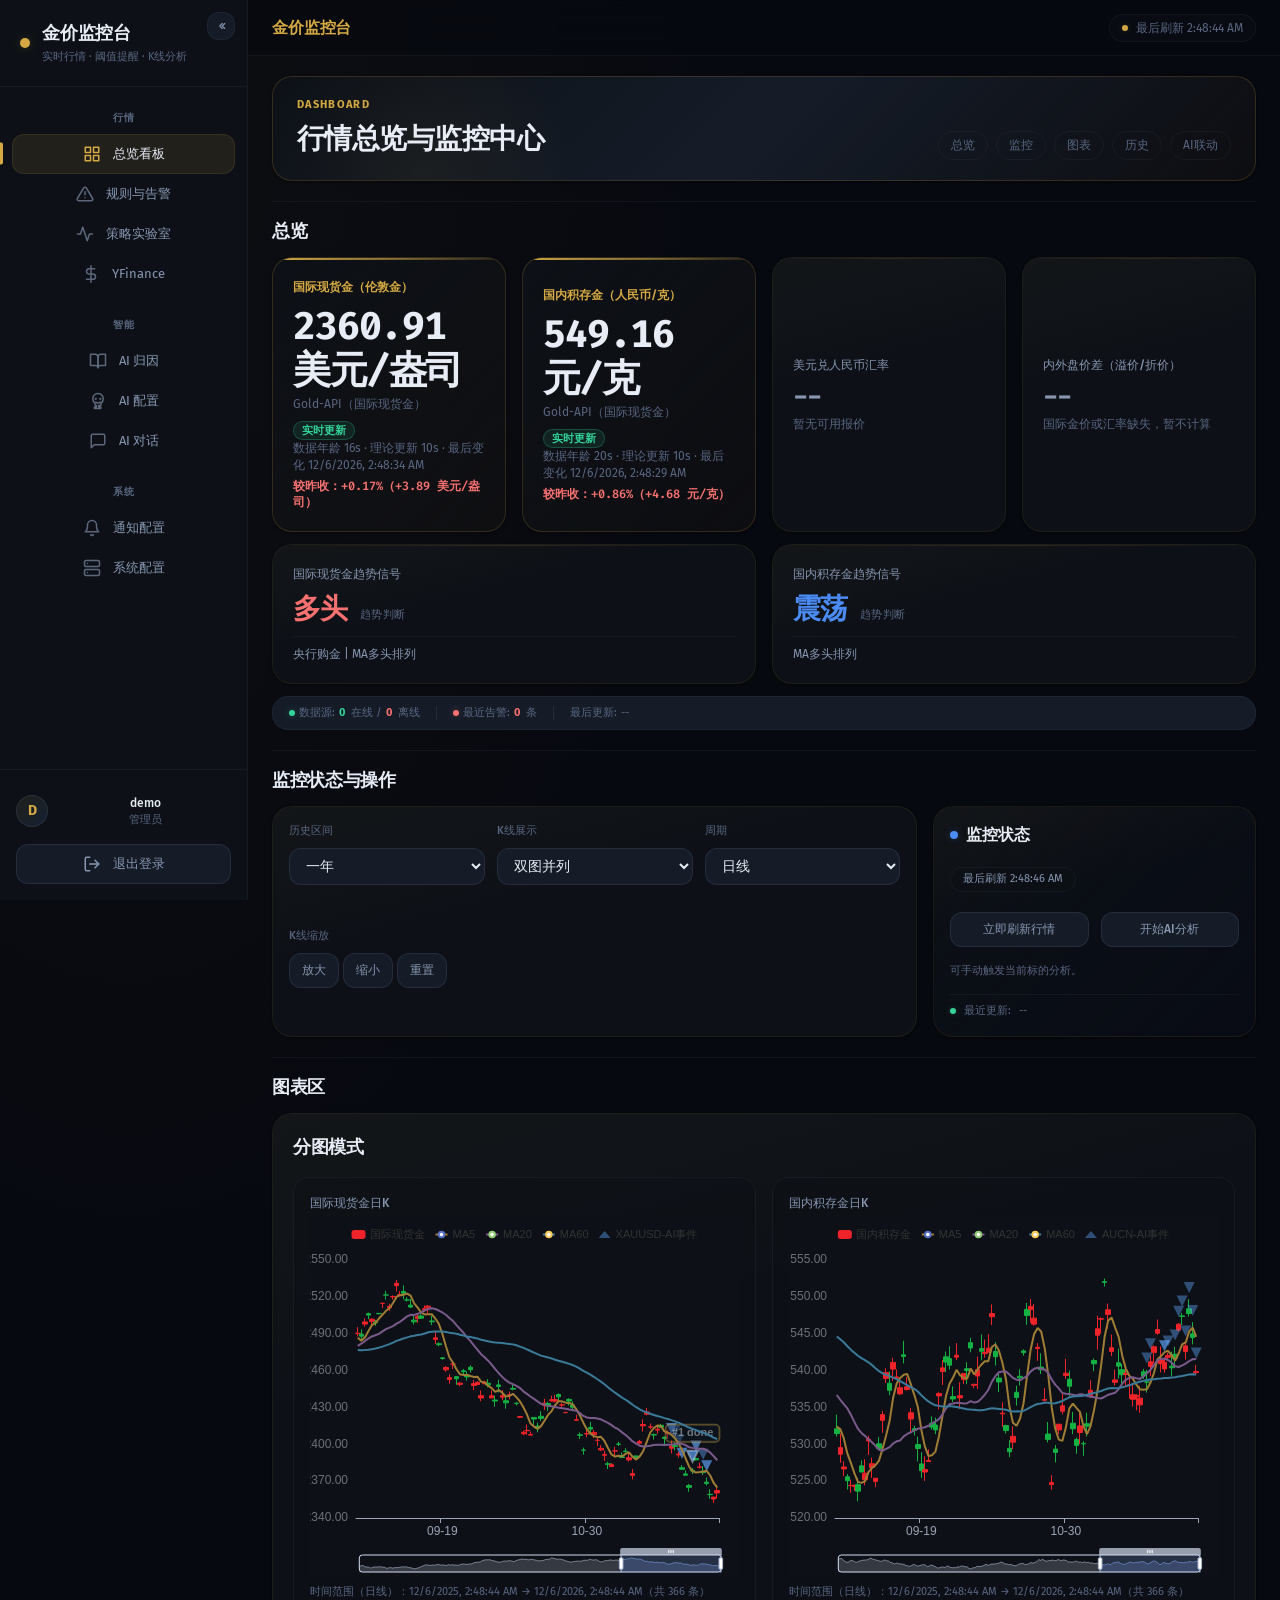
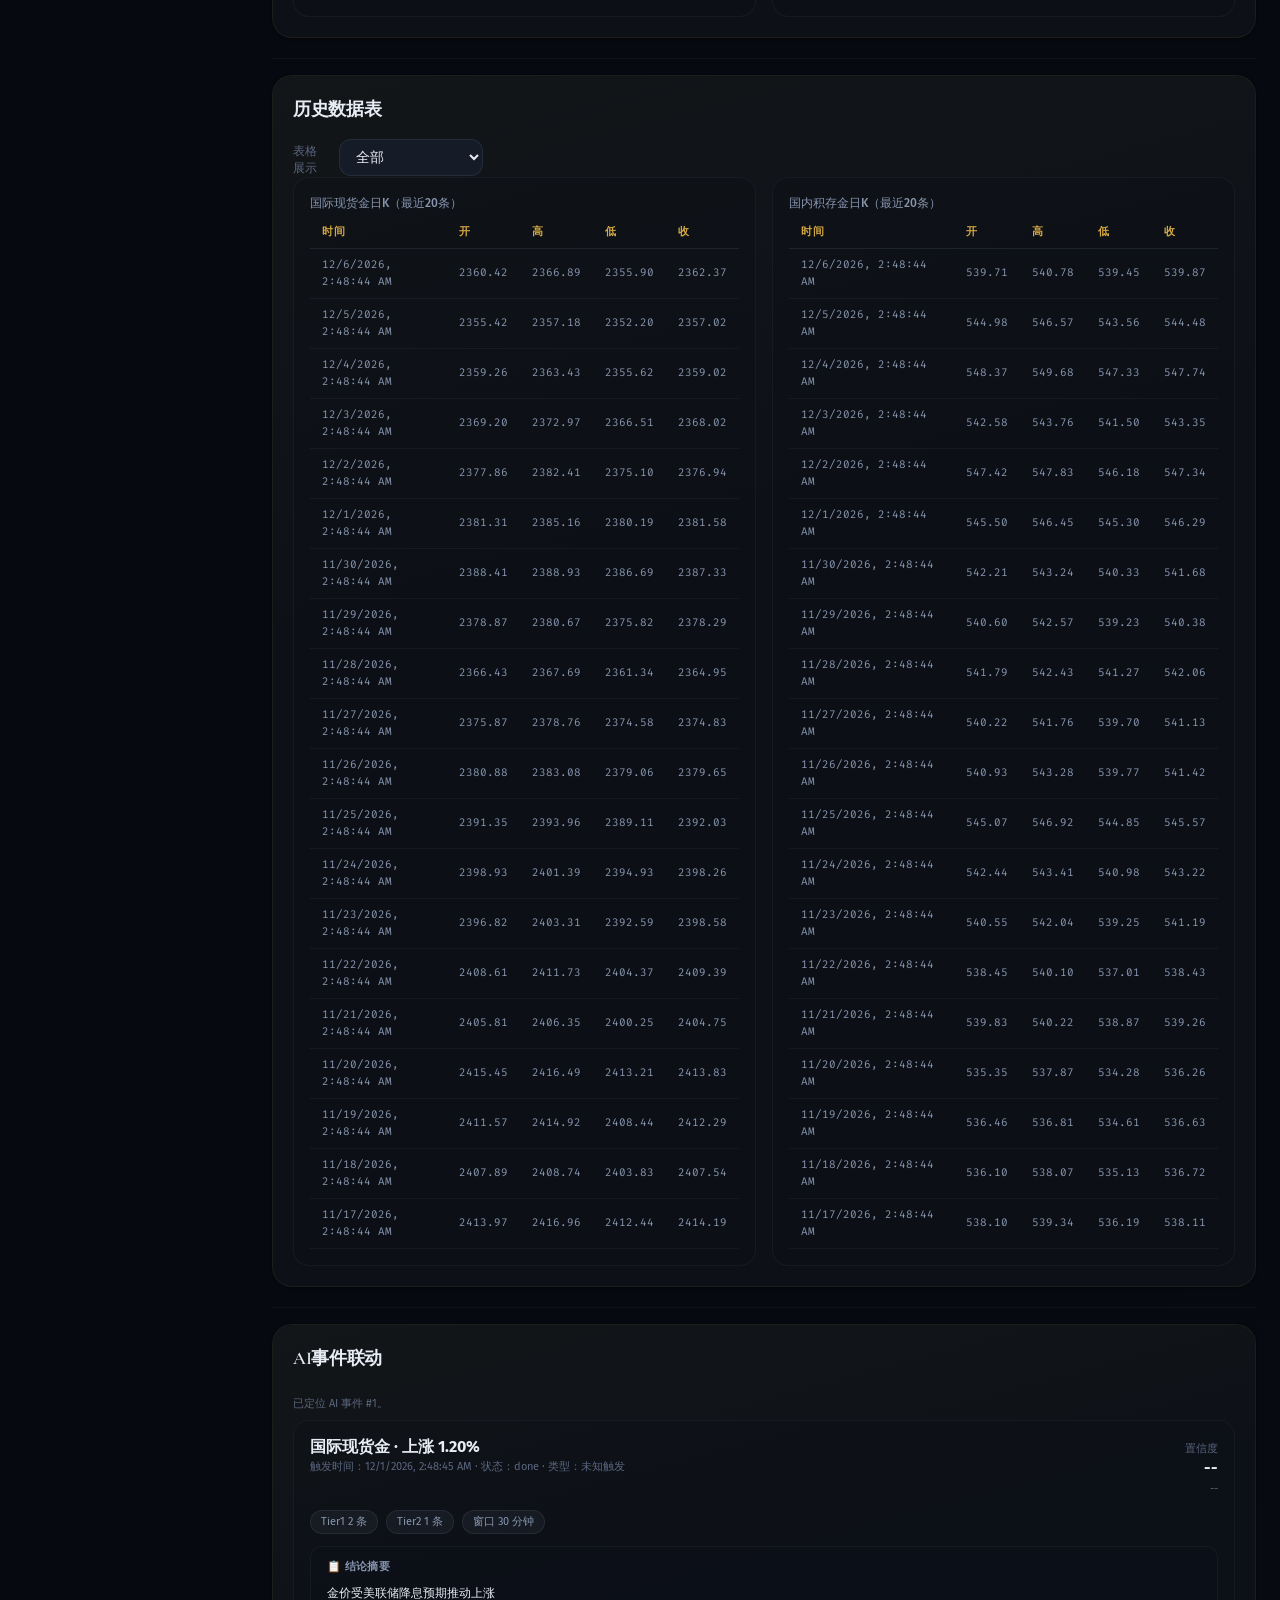
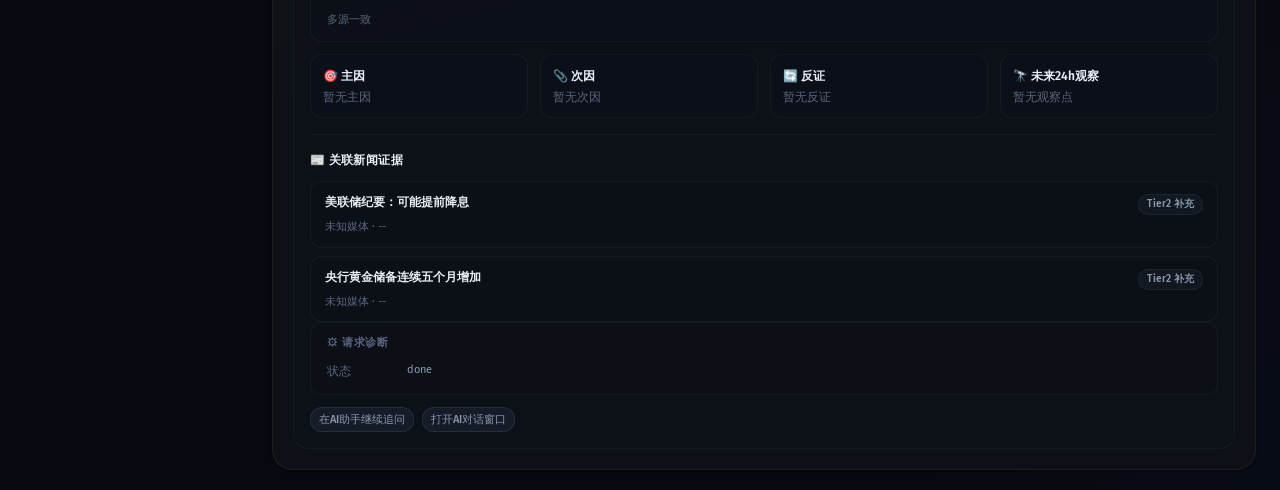
==== commit ce13dc16: "build(demo): rebuild from latest source - fix K-line bg, redirects, auto-refresh, cleanup" ====
--- a/index.html
+++ b/index.html
@@ -4,7 +4,7 @@
     <meta charset="UTF-8" />
     <meta name="viewport" content="width=device-width, initial-scale=1.0" />
     <title>金价监控台</title>
-    <link rel="stylesheet" href="./styles.css?v=1783752489" />
+    <link rel="stylesheet" href="./styles.css?v=1783780614" />
   </head>
   <body>
     <div class="app-layout">
@@ -1520,10 +1520,10 @@
       </div>
     </div>
 
-    <script src="./js/echarts.min.js?v=1783752489"></script>
+    <script src="./js/echarts.min.js?v=1783780614"></script>
     <script>window.__PAGE="market";</script>
     <script src="./mock/mock.js"></script>
-    <script src="./js/sidebar.js?v=1783752489"></script>
+    <script src="./js/sidebar.js?v=1783780614"></script>
     <script>
       if (window.GMSidebar) {
         GMSidebar.renderSidebar({ activeTab: "dashboard" });
@@ -1532,11 +1532,11 @@
         GMSidebar.loadSidebarUser();
       }
     </script>
-    <script src="./js/core.js?v=1783752489"></script>
-    <script src="./js/market.js?v=1783752489"></script>
-    <script src="./js/ai.js?v=1783752489"></script>
-    <script src="./js/system.js?v=1783752489"></script>
-    <script src="./js/init.js?v=1783752489"></script>
+    <script src="./js/core.js?v=1783780614"></script>
+    <script src="./js/market.js?v=1783780614"></script>
+    <script src="./js/ai.js?v=1783780614"></script>
+    <script src="./js/system.js?v=1783780614"></script>
+    <script src="./js/init.js?v=1783780614"></script>
 
 </body>
 </html>
--- a/styles.css
+++ b/styles.css
@@ -316,7 +316,7 @@
 .ma-tag[data-ma="5"] { color: #b89440; }
 .ma-tag[data-ma="20"] { color: #9a6aaa; }
 .ma-tag[data-ma="60"] { color: #3f8ab3; }
-.chart { width: 100%; height: 360px; }
+.chart { width: 100%; height: 360px; background: #0d1117; }
 .chart-compact { height: 280px; }
 
 /* ===== Dashboard ===== */
